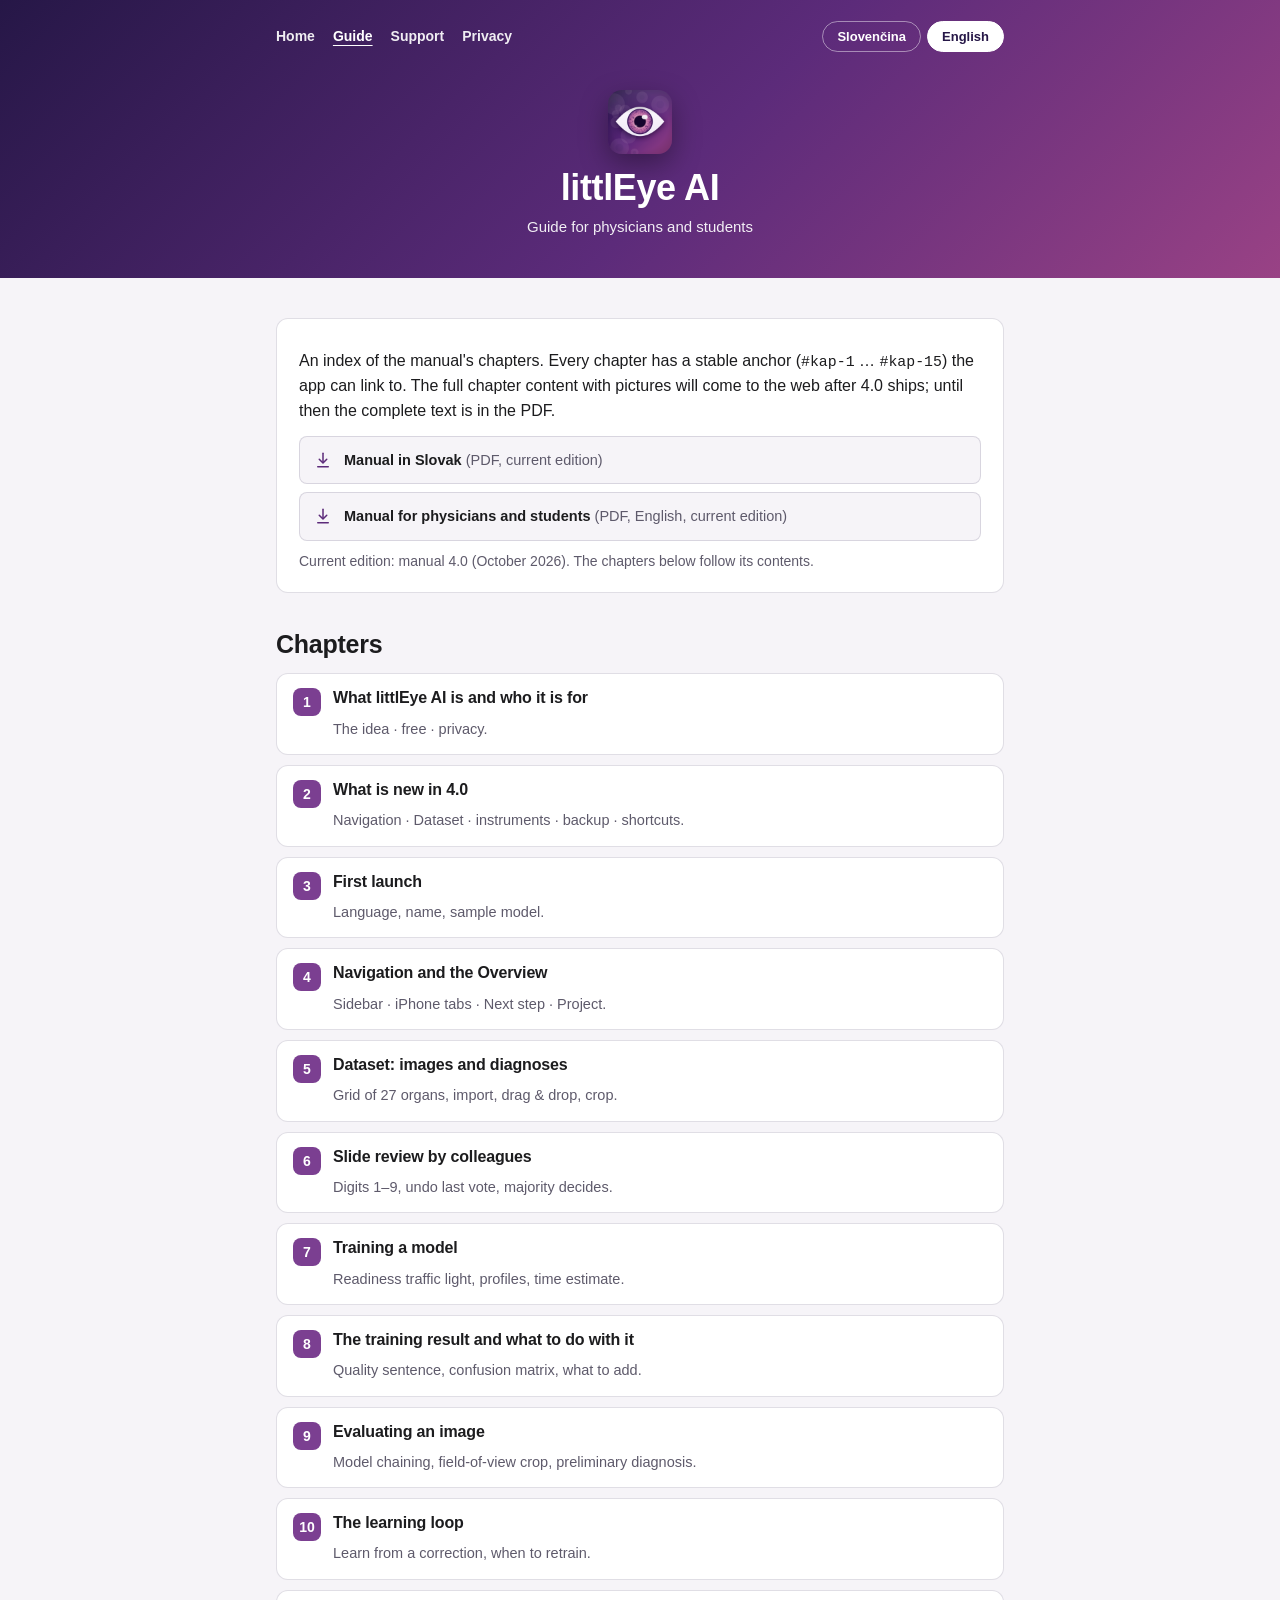
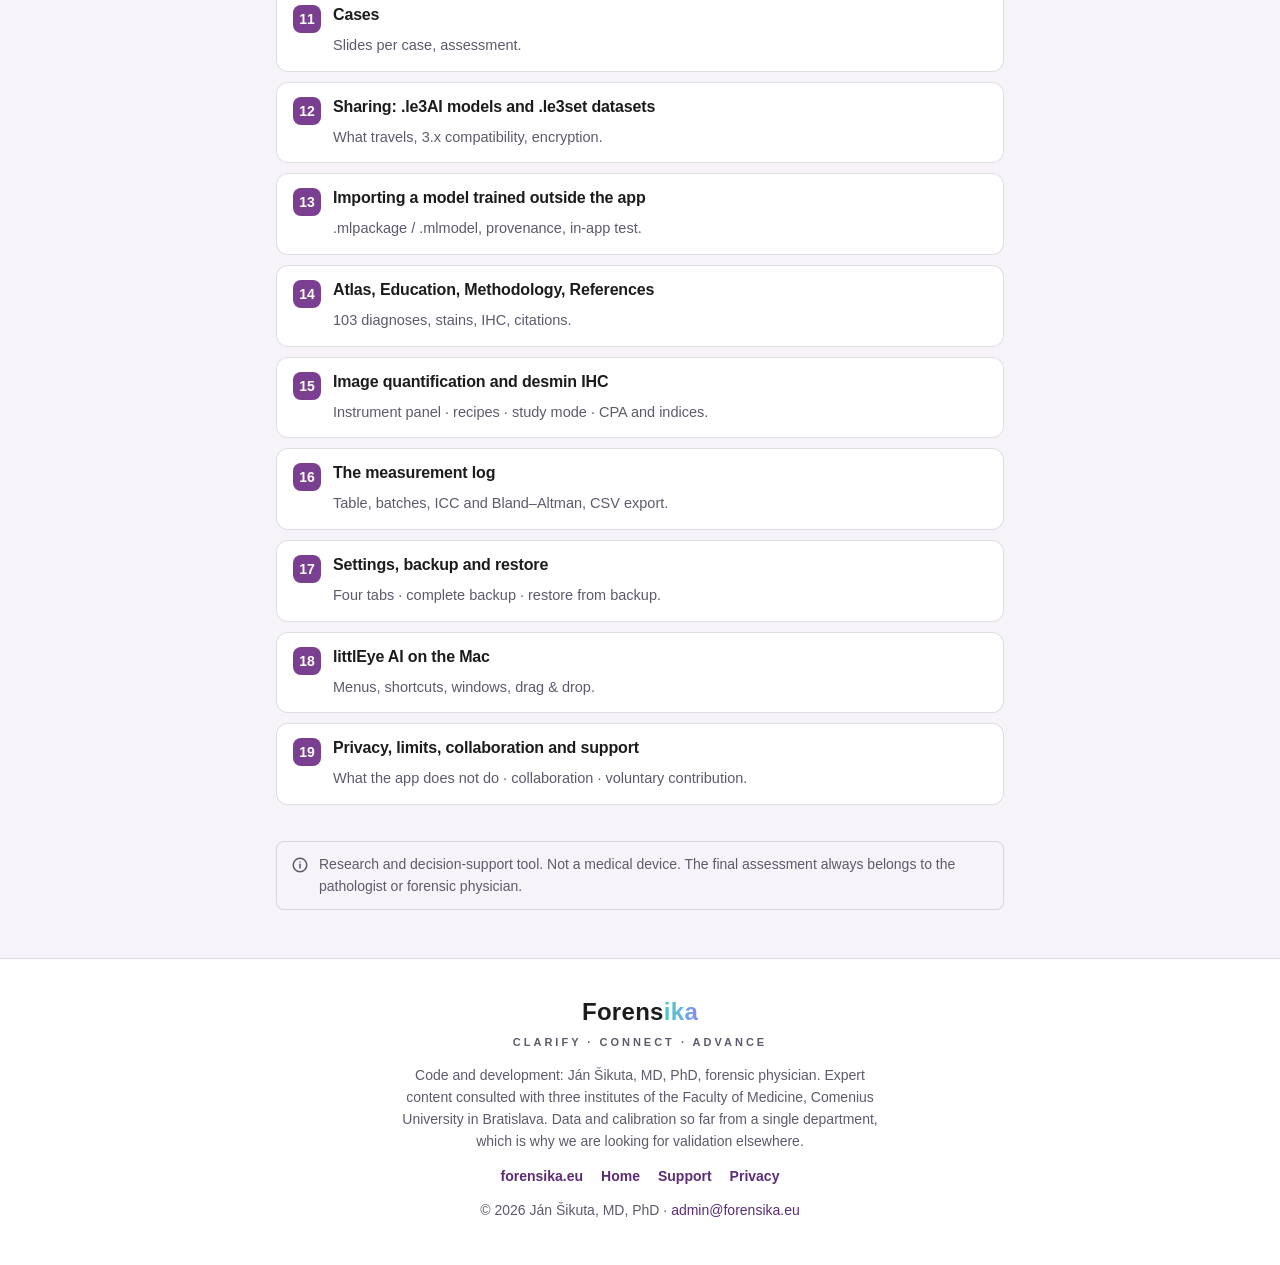
==== navod/index.html @ 4ea618a9 "Web: bez dlhých pomlčok" ====
<!DOCTYPE html>
<html lang="sk" data-lang="sk" data-title-sk="littlEye AI: Návod" data-title-en="littlEye AI: Guide">
<head>
<meta charset="UTF-8">
<meta name="viewport" content="width=device-width, initial-scale=1.0">
<title>littlEye AI: Návod</title>
<meta name="description" content="Návod littlEye AI po kapitolách: prvé spustenie, dataset, hodnotenie, tréning, vyhodnotenie, zdieľanie .le3AI a .le3set, kvantifikácia obrazu a IHC dezmín, súkromie a podpora.">
<meta name="theme-color" content="#261747">
<link rel="canonical" href="https://dzanino.github.io/littlEyeAI/navod/">
<link rel="alternate" hreflang="x-default" href="https://dzanino.github.io/littlEyeAI/navod/">
<link rel="alternate" hreflang="sk" href="https://dzanino.github.io/littlEyeAI/navod/?lang=sk">
<link rel="alternate" hreflang="en" href="https://dzanino.github.io/littlEyeAI/navod/?lang=en">
<meta property="og:type" content="website">
<meta property="og:site_name" content="littlEye AI">
<meta property="og:url" content="https://dzanino.github.io/littlEyeAI/navod/">
<meta property="og:title" content="littlEye AI: Návod · Guide">
<meta property="og:description" content="Kapitoly manuálu s kotvami a PDF na stiahnutie. · Manual chapters with anchors and the PDF download.">
<meta property="og:image" content="https://dzanino.github.io/littlEyeAI/assets/og.png">
<meta property="og:image:width" content="1200">
<meta property="og:image:height" content="630">
<link rel="icon" href="../assets/favicon.ico" sizes="any">
<link rel="icon" type="image/png" sizes="32x32" href="../assets/favicon-32.png">
<link rel="icon" type="image/png" sizes="192x192" href="../assets/icon-192.png">
<link rel="apple-touch-icon" sizes="180x180" href="../assets/apple-touch-icon.png">
<link rel="stylesheet" href="../assets/site.css">
<script>(function(){try{var h=document.documentElement,q=(location.search.match(/[?&]lang=(sk|en)\b/)||[])[1],s=localStorage.getItem('littleye-lang'),l=q||s||((navigator.language||'en').toLowerCase().indexOf('sk')===0?'sk':'en');h.setAttribute('data-lang',l);h.setAttribute('lang',l);}catch(e){}})();</script>
</head>
<body>
<a class="skip" href="#obsah"><span class="sk">Preskočiť na obsah</span><span class="en">Skip to content</span></a>
<svg width="0" height="0" class="sprite" aria-hidden="true">
  <symbol id="i-pdf" viewBox="0 0 24 24"><path d="M12 3v12"/><path d="m7 11 5 5 5-5"/><path d="M5 21h14"/></symbol>
  <symbol id="i-info" viewBox="0 0 24 24"><circle cx="12" cy="12" r="9"/><path d="M12 11v5"/><path d="M12 8h.01"/></symbol>
</svg>

<header class="hero kompaktny">
  <div class="wrap">
    <div class="topbar">
      <nav class="hnav" aria-label="Stránky">
        <a href="../index.html"><span class="sk">Domov</span><span class="en">Home</span></a>
        <a href="./" aria-current="page"><span class="sk">Návod</span><span class="en">Guide</span></a>
        <a href="../support.html"><span class="sk">Podpora</span><span class="en">Support</span></a>
        <a href="../privacy.html"><span class="sk">Súkromie</span><span class="en">Privacy</span></a>
      </nav>
      <div class="langbar" role="group" aria-label="Language">
        <button type="button" data-set="sk" aria-pressed="true">Slovenčina</button>
        <button type="button" data-set="en" aria-pressed="false">English</button>
      </div>
    </div>
    <div class="hero-telo">
      <a href="../index.html"><img class="logo" src="../assets/icon-192.png" width="64" height="64" alt="littlEye AI"></a>
      <h1>littlEye AI</h1>
      <p class="pod sk">Návod pre lekárov a študentov</p><p class="pod en">Guide for physicians and students</p>
    </div>
  </div>
</header>

<main id="obsah">
  <div class="wrap">

    <section id="stiahnut">
      <div class="karta">
        <p class="sk">Rozcestník kapitol manuálu. Každá kapitola má stabilnú kotvu (<code>#kap-1</code> … <code>#kap-15</code>), na ktorú môže aplikácia odkazovať. Plný obsah kapitol s obrázkami pribudne na web po vydaní 4.0; dovtedy je úplný text v PDF.</p>
        <p class="en">An index of the manual's chapters. Every chapter has a stable anchor (<code>#kap-1</code> … <code>#kap-15</code>) the app can link to. The full chapter content with pictures will come to the web after 4.0 ships; until then the complete text is in the PDF.</p>
        <ul class="docs mt-12">
          <li><a href="../littlEye_AI_manual_SK.pdf"><svg class="ikona" aria-hidden="true"><use href="#i-pdf"/></svg><span class="sk">Manuál pre lekárov a študentov <span class="popis">(PDF, slovensky, aktuálne vydanie)</span></span><span class="en">Manual in Slovak <span class="popis">(PDF, current edition)</span></span></a></li>
          <li><a href="../littlEye_AI_manual_EN.pdf"><svg class="ikona" aria-hidden="true"><use href="#i-pdf"/></svg><span class="sk">Manual for physicians and students <span class="popis">(PDF, anglicky, aktuálne vydanie)</span></span><span class="en">Manual for physicians and students <span class="popis">(PDF, English, current edition)</span></span></a></li>
        </ul>
        <p class="muted mala sk mt-10">Aktuálne vydanie: manuál 4.0 (október 2026). Kapitoly nižšie zodpovedajú jeho obsahu.</p>
        <p class="muted mala en mt-10">Current edition: manual 4.0 (October 2026). The chapters below follow its contents.</p>
      </div>
    </section>

    <section id="kapitoly">
      <h2 class="sk">Kapitoly</h2>
      <h2 class="en">Chapters</h2>
      <ol class="kapitoly">
        <li id="kap-1">
          <h3 class="sk">Čo je littlEye AI a pre koho</h3><h3 class="en">What littlEye AI is and who it is for</h3>
          <p class="sk">Myšlienka · zadarmo · súkromie.</p>
          <p class="en">The idea · free · privacy.</p>
        </li>
        <li id="kap-2">
          <h3 class="sk">Čo je nové v 4.0</h3><h3 class="en">What is new in 4.0</h3>
          <p class="sk">Navigácia · Dataset · prístroje · záloha · skratky.</p>
          <p class="en">Navigation · Dataset · instruments · backup · shortcuts.</p>
        </li>
        <li id="kap-3">
          <h3 class="sk">Prvé spustenie</h3><h3 class="en">First launch</h3>
          <p class="sk">Jazyk, meno, ukážkový model.</p>
          <p class="en">Language, name, sample model.</p>
        </li>
        <li id="kap-4">
          <h3 class="sk">Navigácia a Prehľad</h3><h3 class="en">Navigation and the Overview</h3>
          <p class="sk">Bočný panel · iPhone záložky · Ďalší krok · Projekt.</p>
          <p class="en">Sidebar · iPhone tabs · Next step · Project.</p>
        </li>
        <li id="kap-5">
          <h3 class="sk">Dataset: snímky a diagnózy</h3><h3 class="en">Dataset: images and diagnoses</h3>
          <p class="sk">Mriežka 27 orgánov, import, drag &amp; drop, výrez.</p>
          <p class="en">Grid of 27 organs, import, drag &amp; drop, crop.</p>
        </li>
        <li id="kap-6">
          <h3 class="sk">Hodnotenie sklíčok kolegami</h3><h3 class="en">Slide review by colleagues</h3>
          <p class="sk">Číslice 1–9, späť posledný hlas, väčšina rozhoduje.</p>
          <p class="en">Digits 1–9, undo last vote, majority decides.</p>
        </li>
        <li id="kap-7">
          <h3 class="sk">Tréning modelu</h3><h3 class="en">Training a model</h3>
          <p class="sk">Semafor pripravenosti, profily, odhad trvania.</p>
          <p class="en">Readiness traffic light, profiles, time estimate.</p>
        </li>
        <li id="kap-8">
          <h3 class="sk">Výsledok tréningu a čo s ním</h3><h3 class="en">The training result and what to do with it</h3>
          <p class="sk">Veta o kvalite, konfúzna matica, čo pridať.</p>
          <p class="en">Quality sentence, confusion matrix, what to add.</p>
        </li>
        <li id="kap-9">
          <h3 class="sk">Vyhodnotenie snímky</h3><h3 class="en">Evaluating an image</h3>
          <p class="sk">Reťazenie modelov, výrez zorného poľa, prvotná diagnóza.</p>
          <p class="en">Model chaining, field-of-view crop, preliminary diagnosis.</p>
        </li>
        <li id="kap-10">
          <h3 class="sk">Učiaca slučka</h3><h3 class="en">The learning loop</h3>
          <p class="sk">Naučiť z opravy, kedy pretrénovať.</p>
          <p class="en">Learn from a correction, when to retrain.</p>
        </li>
        <li id="kap-11">
          <h3 class="sk">Prípady</h3><h3 class="en">Cases</h3>
          <p class="sk">Sklíčka k prípadu, zhodnotenie.</p>
          <p class="en">Slides per case, assessment.</p>
        </li>
        <li id="kap-12">
          <h3 class="sk">Zdieľanie: modely .le3AI a datasety .le3set</h3><h3 class="en">Sharing: .le3AI models and .le3set datasets</h3>
          <p class="sk">Čo cestuje, kompatibilita s 3.x, šifrovanie.</p>
          <p class="en">What travels, 3.x compatibility, encryption.</p>
        </li>
        <li id="kap-13">
          <h3 class="sk">Import modelu natrénovaného mimo aplikácie</h3><h3 class="en">Importing a model trained outside the app</h3>
          <p class="sk">.mlpackage / .mlmodel, pôvod dát, vlastný test.</p>
          <p class="en">.mlpackage / .mlmodel, provenance, in-app test.</p>
        </li>
        <li id="kap-14">
          <h3 class="sk">Atlas, Edukácia, Metodika, Zdroje</h3><h3 class="en">Atlas, Education, Methodology, References</h3>
          <p class="sk">103 diagnóz, farbenia, IHC, citácie.</p>
          <p class="en">103 diagnoses, stains, IHC, citations.</p>
        </li>
        <li id="kap-15">
          <h3 class="sk">Kvantifikácia obrazu a IHC dezmín</h3><h3 class="en">Image quantification and desmin IHC</h3>
          <p class="sk">Prístrojový panel · recepty · režim pre štúdiu · CPA a indexy.</p>
          <p class="en">Instrument panel · recipes · study mode · CPA and indices.</p>
        </li>
        <li id="kap-16">
          <h3 class="sk">Denník meraní</h3><h3 class="en">The measurement log</h3>
          <p class="sk">Tabuľka, šarže, ICC a Bland–Altman, export CSV.</p>
          <p class="en">Table, batches, ICC and Bland–Altman, CSV export.</p>
        </li>
        <li id="kap-17">
          <h3 class="sk">Nastavenia, záloha a obnova</h3><h3 class="en">Settings, backup and restore</h3>
          <p class="sk">Štyri karty · úplná záloha · obnova zo zálohy.</p>
          <p class="en">Four tabs · complete backup · restore from backup.</p>
        </li>
        <li id="kap-18">
          <h3 class="sk">littlEye AI na Macu</h3><h3 class="en">littlEye AI on the Mac</h3>
          <p class="sk">Menu, skratky, okná, drag &amp; drop.</p>
          <p class="en">Menus, shortcuts, windows, drag &amp; drop.</p>
        </li>
        <li id="kap-19">
          <h3 class="sk">Súkromie, limity, spolupráca a podpora</h3><h3 class="en">Privacy, limits, collaboration and support</h3>
          <p class="sk">Čo appka nerobí · spolupráca · dobrovoľný príspevok.</p>
          <p class="en">What the app does not do · collaboration · voluntary contribution.</p>
        </li>
      </ol>
    </section>

    <div class="upozornenie" role="note">
      <svg class="ikona" aria-hidden="true"><use href="#i-info"/></svg>
      <span class="sk">Výskumný a podporný nástroj. Nie je zdravotnícka pomôcka. Finálne posúdenie vždy patrí patológovi či súdnemu lekárovi.</span>
      <span class="en">Research and decision-support tool. Not a medical device. The final assessment always belongs to the pathologist or forensic physician.</span>
    </div>

  </div>
</main>

<footer>
  <div class="wrap">
    <div class="brand">Forens<span class="g">ika</span></div>
    <div class="slogan"><span class="sk">Objasňujeme · Spájame · Posúvame</span><span class="en">Clarify · Connect · Advance</span></div>
    <p class="povod sk">Kód a vývoj: MUDr. Ján Šikuta, PhD., súdny lekár. Odborný obsah konzultovaný s tromi ústavmi LF UK v Bratislave. Dáta a kalibrácia zatiaľ z jedného pracoviska, preto hľadáme validáciu inde.</p>
    <p class="povod en">Code and development: Ján Šikuta, MD, PhD, forensic physician. Expert content consulted with three institutes of the Faculty of Medicine, Comenius University in Bratislava. Data and calibration so far from a single department, which is why we are looking for validation elsewhere.</p>
    <nav aria-label="Päta">
      <a href="https://forensika.eu/">forensika.eu</a>
      <a href="../index.html"><span class="sk">Domov</span><span class="en">Home</span></a>
      <a href="../support.html"><span class="sk">Podpora</span><span class="en">Support</span></a>
      <a href="../privacy.html"><span class="sk">Ochrana súkromia</span><span class="en">Privacy</span></a>
    </nav>
    <div class="copy"><span data-fz>©</span> 2026 <span class="sk">MUDr. Ján Šikuta, PhD.</span><span class="en">Ján Šikuta, MD, PhD</span> · <a href="mailto:admin@forensika.eu">admin@forensika.eu</a></div>
  </div>
</footer>

<script src="../lang.js"></script>
<script src="../site.js"></script>
</body>
</html>
---- assets/site.css ----
/* littlEye AI — web/assets/site.css
   Jediný zdieľaný štýl pre index.html, support.html, privacy.html, 404.html a navod/.
   Tokeny sú prevzaté 1:1 z docs/audit4/04_navrh_dizajnu_4.0.md §3 (Core/Dizajn.swift):
   Brand (slivka, purpur, orchidea, dúhovka, ruž, perla, akcent, akcentText) a Sem
   (úspech, varovanie, chyba, info, spolupráca, podpora), každý so svetlým aj tmavým variantom.
   Hero gradient slivka → purpur → orchidea je jediný gradient na webe (len hero). */

:root {
  color-scheme: light dark;

  /* Brand — light */
  --slivka: #261747;
  --purpur: #5C2B7A;
  --orchidea: #994285;
  --duhovka: #B85C99;
  --ruz: #ED9EBD;
  --perla: #FDF7FD;
  --perla-text: #261747;
  --akcent: #7B3F91;
  --akcent-text: #5C2B7A;
  --akcent-tint: rgba(123, 63, 145, .10);

  /* Sem — light (text ≥ 4,5:1 na bielej) */
  --uspech: #1E7B3A;
  --varovanie: #8F5400;
  --chyba: #B3261E;
  --info: #2A5DB0;
  --spolupraca: #0F6E6A;
  --podpora: #B0306A;
  --uspech-tint: rgba(30, 123, 58, .12);
  --varovanie-tint: rgba(143, 84, 0, .12);
  --chyba-tint: rgba(179, 38, 30, .12);
  --info-tint: rgba(42, 93, 176, .12);
  --spolupraca-tint: rgba(15, 110, 106, .12);
  --podpora-tint: rgba(176, 48, 106, .12);

  /* Plocha */
  --bg: #F6F4F8;
  --karta: #FFFFFF;
  --karta-vnorena: #F6F4F8;
  --ram: rgba(38, 23, 71, .14);
  --text: #1C1C1E;
  --text-2: #5E5A6B;
  --tien-hero: 0 6px 16px rgba(38, 23, 71, .22);

  --sirka-stlpec: 760px;
  --sirka-siroky: 980px;
  --okraj: 16px;
  --polomer-karta: 12px;
  --polomer-pole: 8px;
  --polomer-hero: 16px;
  --pismo: -apple-system, BlinkMacSystemFont, "SF Pro Text", "Helvetica Neue", "Segoe UI", Roboto, Arial, sans-serif;
}

@media (prefers-color-scheme: dark) {
  :root {
    --slivka: #140B2A;
    --purpur: #3E1D55;
    --orchidea: #6E2F68;
    --duhovka: #C97AB0;
    --ruz: #F2B6CC;
    --perla: #2A1F33;
    --perla-text: #E8DDF0;
    --akcent: #9E52B5;
    --akcent-text: #C79BE0;
    --akcent-tint: rgba(158, 82, 181, .16);

    --uspech: #6FD38B;
    --varovanie: #FFB454;
    --chyba: #FF7B72;
    --info: #7FB2FF;
    --spolupraca: #5ED1CC;
    --podpora: #FF8DB8;
    --uspech-tint: rgba(111, 211, 139, .18);
    --varovanie-tint: rgba(255, 180, 84, .18);
    --chyba-tint: rgba(255, 123, 114, .18);
    --info-tint: rgba(127, 178, 255, .18);
    --spolupraca-tint: rgba(94, 209, 204, .18);
    --podpora-tint: rgba(255, 141, 184, .18);

    --bg: #1C1C1E;
    --karta: #2C2C2E;
    --karta-vnorena: #232325;
    --ram: rgba(255, 255, 255, .14);
    --text: #F2F2F7;
    --text-2: #B3AFBC;
    --tien-hero: none;
  }
}

/* ---------- základ ---------- */
*, *::before, *::after { box-sizing: border-box; }
html { scroll-behavior: smooth; -webkit-text-size-adjust: 100%; }
body {
  margin: 0;
  font-family: var(--pismo);
  font-size: 16px;
  line-height: 1.55;
  color: var(--text);
  background: var(--bg);
  -webkit-font-smoothing: antialiased;
  overflow-wrap: break-word;
}
img, svg, video { max-width: 100%; height: auto; }
a { color: var(--akcent-text); text-decoration: none; }
a:hover { text-decoration: underline; text-underline-offset: 2px; }
:focus-visible { outline: 2px solid var(--akcent); outline-offset: 2px; border-radius: 4px; }
.hero :focus-visible { outline-color: #fff; }
h1, h2, h3, h4 { margin: 0; line-height: 1.2; letter-spacing: -.01em; }
p { margin: 0; }
p + p, ul + p, p + ul { margin-top: 10px; }
ul, ol { margin: 0; padding-left: 22px; }
li + li { margin-top: 6px; }
code { font-family: ui-monospace, "SF Mono", Menlo, monospace; font-size: .93em; }
strong, b { font-weight: 650; }
.muted { color: var(--text-2); }
.mala { font-size: 14px; }
table { border-collapse: collapse; width: 100%; font-size: 15px; }
th, td { text-align: left; padding: 8px 10px; border-bottom: 1px solid var(--ram); vertical-align: top; }
th { font-weight: 650; }
.tab { overflow-x: auto; }
.skip { position: absolute; left: -9999px; top: 8px; background: var(--karta); color: var(--text); padding: 8px 12px; border-radius: 8px; z-index: 100; }
.skip:focus { left: 8px; }

/* Jazyk: html[data-lang] riadi, ktorý z dvoch jazykov je viditeľný (lang.js) */
html[data-lang="sk"] .en { display: none !important; }
html[data-lang="en"] .sk { display: none !important; }

/* ---------- šírky ---------- */
.wrap { max-width: var(--sirka-stlpec); margin: 0 auto; padding: 0 var(--okraj); }
.wrap.siroky { max-width: var(--sirka-siroky); }

/* ---------- hero (jediný gradient) ---------- */
.hero {
  color: #fff;
  background: linear-gradient(135deg, var(--slivka) 0%, var(--purpur) 55%, var(--orchidea) 100%);
  padding: 20px 0 56px;
}
.hero.kompaktny { padding-bottom: 40px; }
.topbar { display: flex; justify-content: space-between; align-items: center; gap: 12px; flex-wrap: wrap; margin-bottom: 36px; }
.hnav { display: flex; gap: 4px 18px; flex-wrap: wrap; font-size: 14px; font-weight: 600; }
.hnav a { color: rgba(255, 255, 255, .92); padding: 6px 0; }
.hnav a:hover, .hnav a[aria-current="page"] { color: #fff; text-decoration: underline; text-underline-offset: 4px; }
.langbar { display: flex; gap: 6px; }
.langbar button {
  font: 600 13px/1 var(--pismo); color: #fff; background: transparent; cursor: pointer;
  border: 1px solid rgba(255, 255, 255, .45); border-radius: 999px; padding: 8px 14px;
}
.langbar button:hover { border-color: #fff; }
.langbar button[aria-pressed="true"] { background: #fff; color: var(--slivka); border-color: #fff; }
.hero-telo { text-align: center; }
.hero .logo { width: 96px; height: 96px; border-radius: 22%; box-shadow: 0 10px 28px rgba(0, 0, 0, .35); display: block; margin: 0 auto 18px; }
.hero.kompaktny .logo { width: 64px; height: 64px; margin-bottom: 12px; }
.hero h1 { font-size: clamp(36px, 7vw, 56px); font-weight: 700; color: #fff; }
.hero.kompaktny h1 { font-size: clamp(28px, 5vw, 36px); }
.hero .lede { font-size: clamp(16px, 2.4vw, 19px); color: rgba(255, 255, 255, .92); max-width: 56ch; margin: 12px auto 0; }
.hero .pod { font-size: 15px; color: rgba(255, 255, 255, .92); margin-top: 6px; }
.odznaky { display: flex; gap: 8px; justify-content: center; flex-wrap: wrap; margin: 20px 0 26px; list-style: none; padding: 0; }
.odznaky li { margin: 0; font: 600 13px/1 var(--pismo); color: #fff; border: 1px solid rgba(255, 255, 255, .35); background: rgba(255, 255, 255, .12); border-radius: 999px; padding: 8px 14px; }
.btns { display: flex; gap: 12px; justify-content: center; flex-wrap: wrap; }
.btn {
  display: inline-flex; align-items: center; justify-content: center; gap: 8px;
  font: 600 15px/1 var(--pismo); padding: 13px 24px; border-radius: 999px; transition: background .15s, transform .15s;
  text-decoration: none;
}
.btn:hover { text-decoration: none; }
.btn-biele { background: #fff; color: var(--slivka); box-shadow: 0 8px 22px rgba(0, 0, 0, .22); }
.btn-biele:hover { background: var(--ruz); transform: translateY(-1px); }
.btn-ghost { color: #fff; border: 1px solid rgba(255, 255, 255, .45); }
.btn-ghost:hover { background: rgba(255, 255, 255, .10); border-color: #fff; }
.btn-akcent { background: var(--akcent); color: #fff; }
.btn-akcent:hover { filter: brightness(1.08); }
.btn-sek { border: 1px solid var(--ram); color: var(--akcent-text); background: var(--karta); }
.btn-sek:hover { background: var(--akcent-tint); }
.hero .meta { margin-top: 22px; font-size: 13.5px; color: rgba(255, 255, 255, .92); }

/* ---------- obsah ---------- */
main { padding: 40px 0 8px; }
section { margin-bottom: 36px; }
section > h2 { font-size: clamp(21px, 3vw, 25px); font-weight: 700; margin-bottom: 14px; }
h3 { font-size: 17px; font-weight: 650; margin: 18px 0 6px; }
h3:first-child { margin-top: 0; }
.karta { background: var(--karta); border: 1px solid var(--ram); border-radius: var(--polomer-karta); padding: 20px 22px; }
.karta + .karta { margin-top: 16px; }
.karta.perla { background: var(--perla); color: var(--perla-text); }
.vnorena { background: var(--karta-vnorena); border: 1px solid var(--ram); border-radius: var(--polomer-pole); padding: 12px 14px; }
.karta p, .karta li { color: var(--text); }
.karta .muted { color: var(--text-2); }
.poznamka { display: flex; gap: 10px; align-items: flex-start; font-size: 14px; color: var(--text-2); }
.poznamka svg { flex: 0 0 auto; width: 18px; height: 18px; margin-top: 2px; stroke: currentColor; }
.ikona { width: 18px; height: 18px; flex: 0 0 auto; stroke: currentColor; fill: none; stroke-width: 2; stroke-linecap: round; stroke-linejoin: round; }

/* Odznaky v obsahu (sémantické) */
.stitok { display: inline-block; font: 600 12.5px/1 var(--pismo); padding: 5px 10px; border-radius: 999px; background: var(--akcent-tint); color: var(--akcent-text); white-space: nowrap; }
.stitok.info { background: var(--info-tint); color: var(--info); }
.stitok.uspech { background: var(--uspech-tint); color: var(--uspech); }
.stitok.varovanie { background: var(--varovanie-tint); color: var(--varovanie); }
.stitok.spolupraca { background: var(--spolupraca-tint); color: var(--spolupraca); }
.stitok.podpora { background: var(--podpora-tint); color: var(--podpora); }

/* Mriežka noviniek / nástrojov */
.mriezka { display: grid; grid-template-columns: repeat(auto-fit, minmax(230px, 1fr)); gap: 12px; }
.mriezka .karta { padding: 16px 18px; margin: 0; }
.mriezka h3 { font-size: 15.5px; margin: 0 0 4px; }
.mriezka p { font-size: 14.5px; color: var(--text-2); }

/* Kroky toku */
.kroky { display: grid; grid-template-columns: repeat(auto-fit, minmax(190px, 1fr)); gap: 12px; counter-reset: krok; list-style: none; padding: 0; margin: 0; }
.kroky li { margin: 0; background: var(--karta); border: 1px solid var(--ram); border-radius: var(--polomer-karta); padding: 16px 18px 16px 52px; position: relative; font-size: 14.5px; color: var(--text-2); }
.kroky li::before { counter-increment: krok; content: counter(krok); position: absolute; left: 16px; top: 16px; width: 24px; height: 24px; border-radius: 50%; background: var(--akcent); color: #fff; font: 700 13px/24px var(--pismo); text-align: center; }
.kroky.vyskum { counter-reset: krok; }
.kroky.vyskum li::before { background: var(--spolupraca); }
.kroky b { display: block; color: var(--text); font-size: 15.5px; margin-bottom: 3px; }

/* Galéria snímok */
.galeria { display: grid; grid-template-columns: repeat(auto-fit, minmax(280px, 1fr)); gap: 16px; margin: 0; padding: 0; }
.galeria figure { margin: 0; }
.galeria img { display: block; width: 100%; height: auto; border-radius: var(--polomer-karta); border: 1px solid var(--ram); background: var(--karta); }
.galeria figure.ios { max-width: 300px; margin: 0 auto; }
.galeria figcaption { font-size: 13.5px; color: var(--text-2); margin-top: 8px; text-align: center; }

/* Zoznamy na stiahnutie */
ul.docs { list-style: none; padding: 0; margin: 0; display: grid; gap: 8px; }
ul.docs li { margin: 0; }
ul.docs a {
  display: flex; align-items: center; gap: 12px; padding: 12px 14px; border-radius: var(--polomer-pole);
  background: var(--karta-vnorena); border: 1px solid var(--ram); color: var(--text); font-weight: 600; font-size: 14.5px;
}
ul.docs a:hover { border-color: var(--akcent); text-decoration: none; background: var(--akcent-tint); }
ul.docs a .ikona { color: var(--akcent-text); }
ul.docs .popis { font-weight: 400; color: var(--text-2); }
ul.docs.archiv a { font-weight: 500; font-size: 14px; }

/* Kapitoly návodu */
ol.kapitoly { list-style: none; padding: 0; margin: 0; counter-reset: kap; }
ol.kapitoly li { margin: 0 0 10px; padding: 14px 16px 14px 56px; position: relative; background: var(--karta); border: 1px solid var(--ram); border-radius: var(--polomer-karta); }
ol.kapitoly li::before { counter-increment: kap; content: counter(kap); position: absolute; left: 16px; top: 14px; width: 28px; height: 28px; border-radius: 8px; background: var(--akcent); color: #fff; font: 700 14px/28px var(--pismo); text-align: center; }
ol.kapitoly h3 { margin: 0 0 2px; font-size: 16px; }
ol.kapitoly p { font-size: 14.5px; color: var(--text-2); }
ol.kapitoly li:target { border-color: var(--akcent); box-shadow: 0 0 0 3px var(--akcent-tint); }

/* FAQ */
details { border-left: 3px solid var(--akcent); padding: 4px 0 4px 14px; margin: 10px 0; }
summary { cursor: pointer; font-weight: 650; padding: 4px 0; }
details p { margin-top: 6px; color: var(--text-2); }
.kde { display: grid; grid-template-columns: repeat(auto-fit, minmax(220px, 1fr)); gap: 6px 16px; list-style: none; padding: 0; margin: 0; font-size: 14.5px; }
.kde li { margin: 0; padding: 6px 0; border-bottom: 1px solid var(--ram); }
.kde b { color: var(--text); }
.kde span { color: var(--text-2); }
kbd { font: 600 12.5px/1 var(--pismo); border: 1px solid var(--ram); border-radius: 5px; padding: 2px 6px; background: var(--karta-vnorena); }

/* Upozornenie (disclaimer) */
.upozornenie { display: flex; gap: 10px; align-items: flex-start; background: var(--karta-vnorena); border: 1px solid var(--ram); border-radius: var(--polomer-pole); padding: 12px 14px; font-size: 14px; color: var(--text-2); }
.upozornenie svg { width: 18px; height: 18px; flex: 0 0 auto; margin-top: 2px; }

/* ---------- päta ---------- */
footer { margin-top: 40px; padding: 34px 0 44px; background: var(--karta); border-top: 1px solid var(--ram); text-align: center; font-size: 14px; color: var(--text-2); }
footer .brand { font-size: 24px; font-weight: 700; color: var(--text); letter-spacing: .3px; }
footer .brand .g { background: linear-gradient(90deg, #4FCBBB, #66B0E8 55%, #8E86EC); -webkit-background-clip: text; background-clip: text; color: transparent; }
footer .slogan { font-size: 11px; letter-spacing: 3px; font-weight: 600; text-transform: uppercase; margin: 4px 0 14px; }
footer .povod { max-width: 62ch; margin: 0 auto 14px; }
footer nav { display: flex; gap: 6px 18px; justify-content: center; flex-wrap: wrap; margin-bottom: 12px; font-weight: 600; }
footer .copy [data-fz] { cursor: default; }

/* ---------- pomocné triedy (namiesto inline style=) ---------- */
.sprite { position: absolute; width: 0; height: 0; overflow: hidden; }
.inl { display: inline !important; }
.mt-8 { margin-top: 8px !important; }
.mt-10 { margin-top: 10px !important; }
.mt-12 { margin-top: 12px !important; }
.mt-14 { margin-top: 14px !important; }
.mt-18 { margin-top: 18px !important; }
.mb-14 { margin-bottom: 14px !important; }
.mb-16 { margin-bottom: 16px !important; }
.copy .verzia { white-space: nowrap; }

/* ---------- mobil ---------- */
@media (max-width: 600px) {
  .hero { padding-bottom: 44px; }
  .topbar { margin-bottom: 26px; }
  .btns { flex-direction: column; align-items: stretch; }
  .btn { width: 100%; }
  .karta { padding: 16px; }
  .kroky li, .mriezka .karta { padding-left: 16px; }
  .kroky li { padding-left: 50px; }
}

@media (prefers-reduced-motion: reduce) {
  html { scroll-behavior: auto; }
  *, *::before, *::after { transition: none !important; }
}
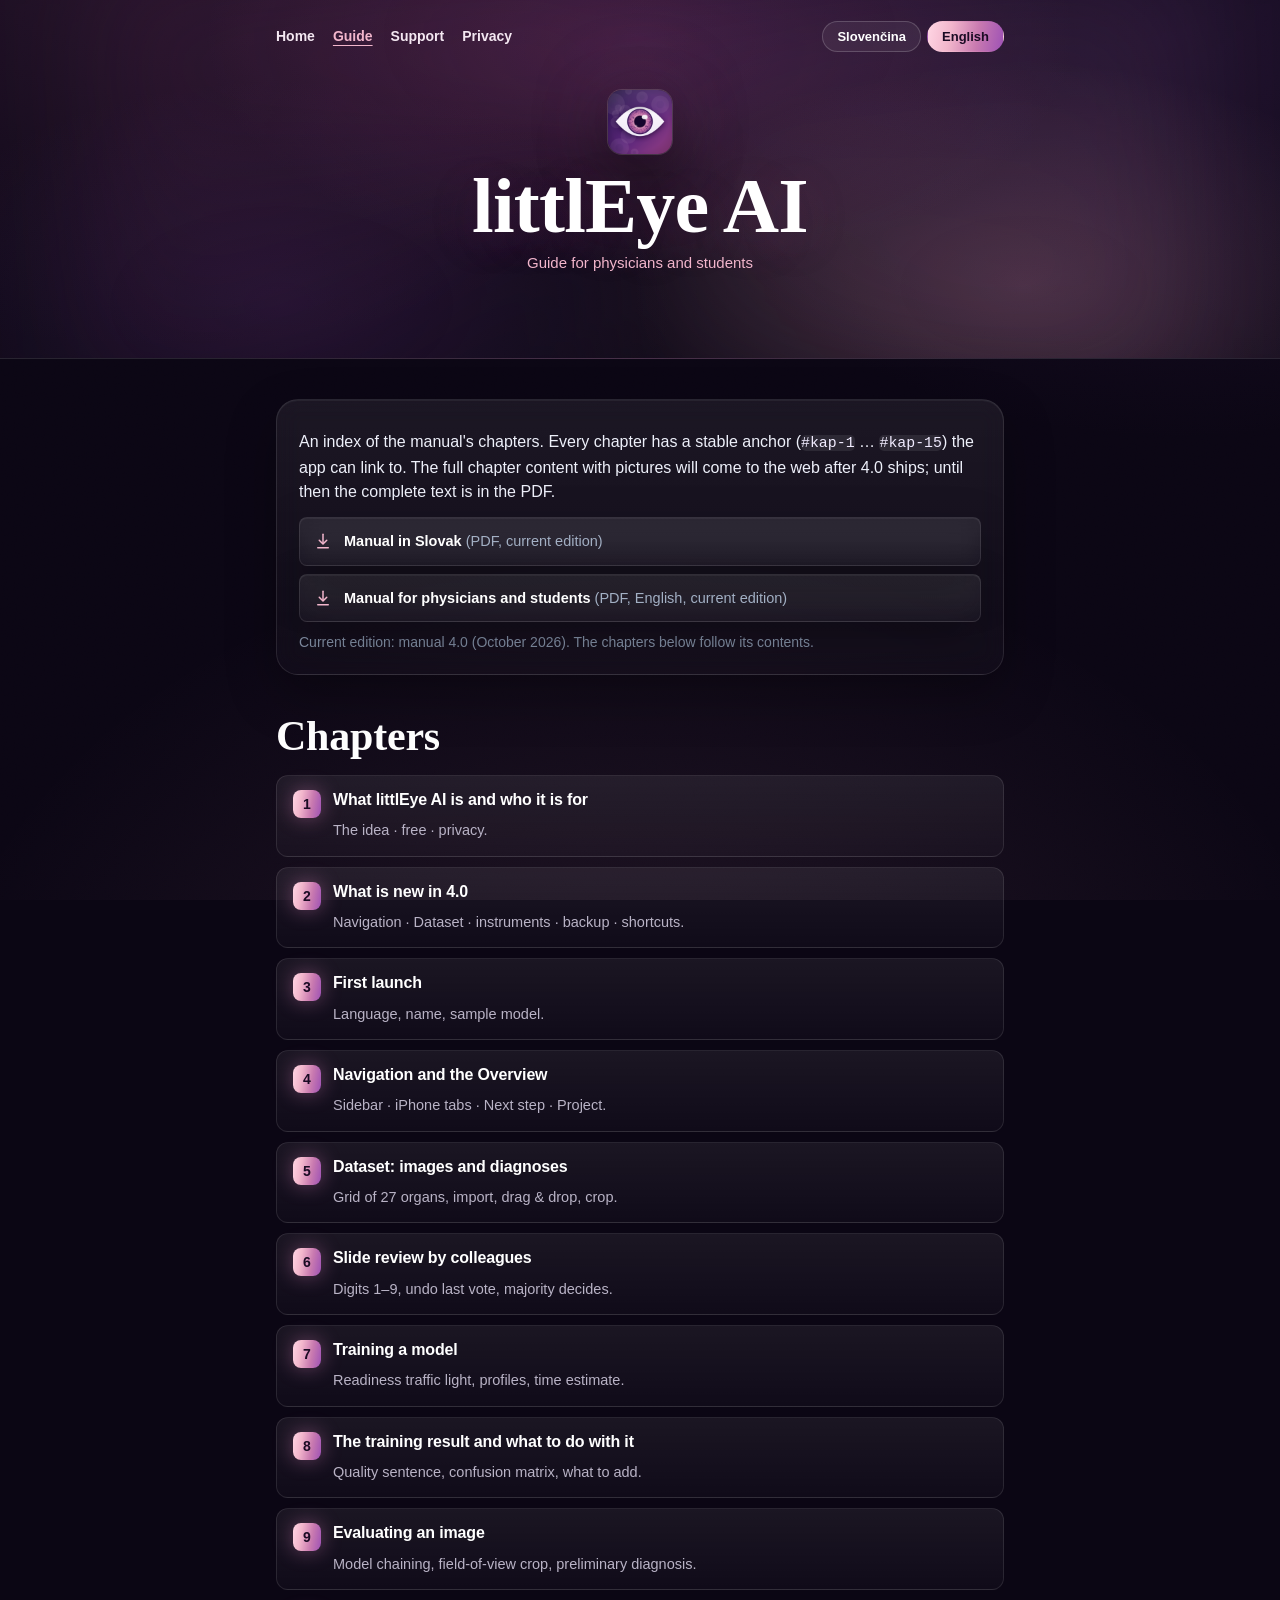
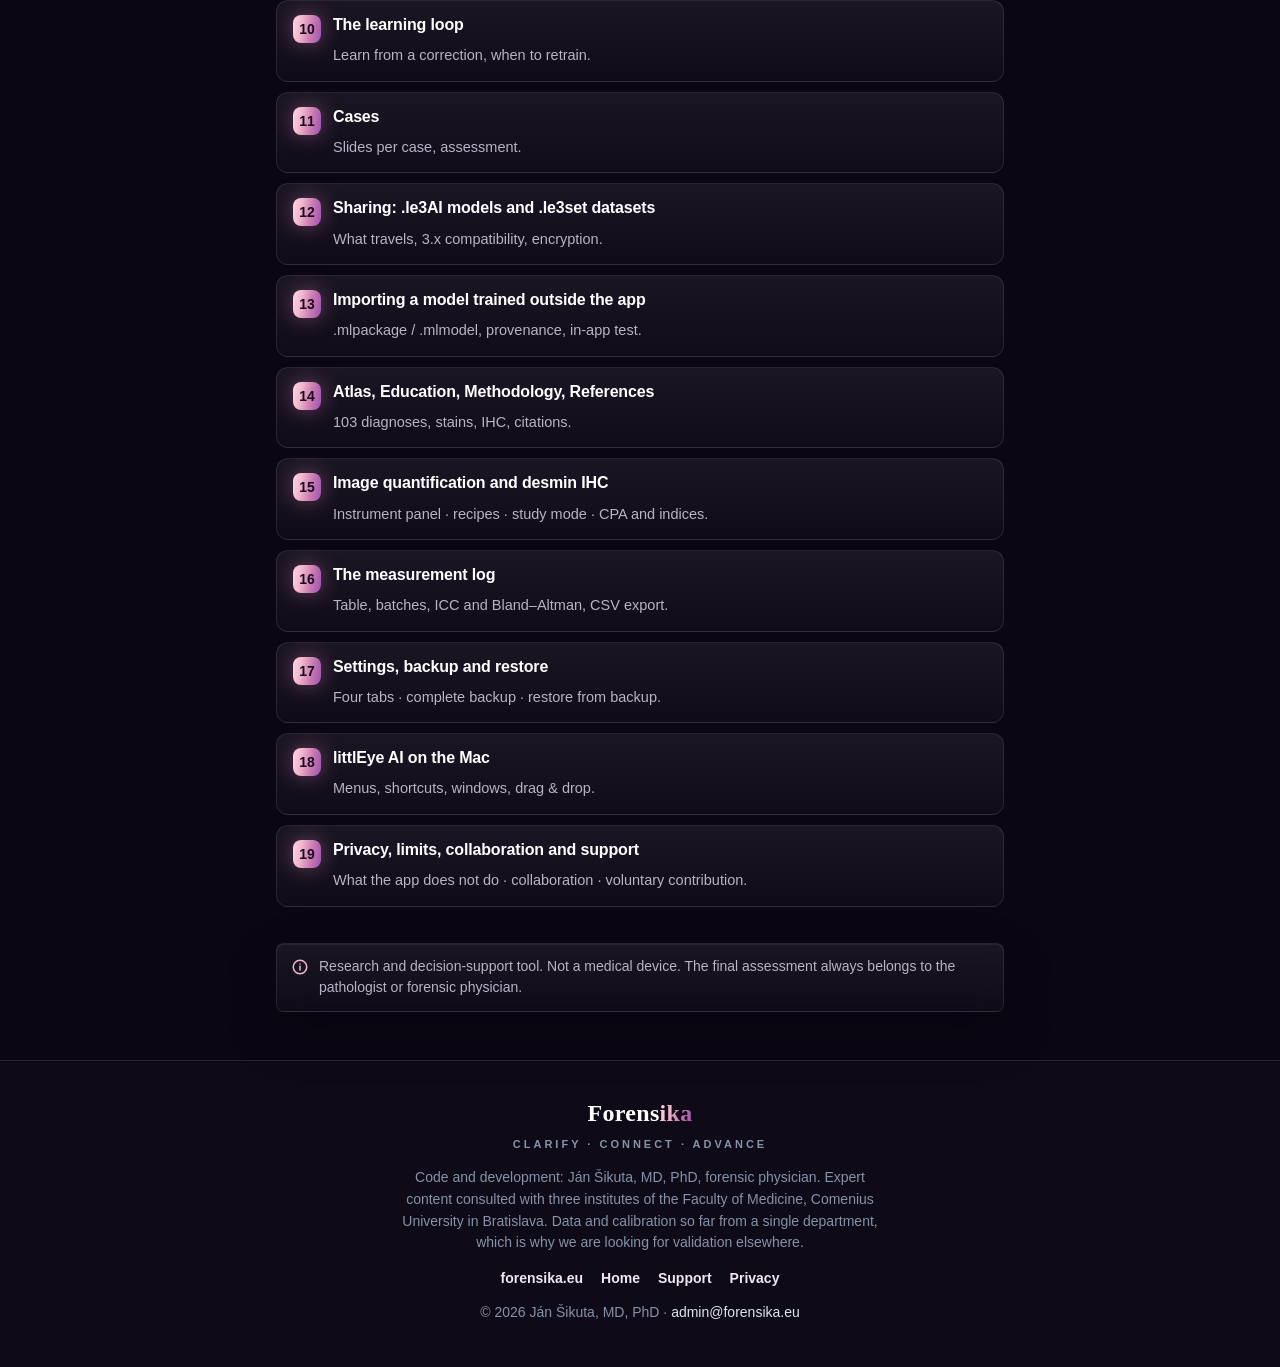
==== commit 69cd5e22: "Nový vzhľad (glam.css) v štýle rodiny forensika.eu: tmavá noc, aurora, sklenené karty" ====
--- a/navod/index.html
+++ b/navod/index.html
@@ -24,6 +24,7 @@
 <link rel="apple-touch-icon" sizes="180x180" href="../assets/apple-touch-icon.png">
 <link rel="stylesheet" href="../assets/site.css">
 <script>(function(){try{var h=document.documentElement,q=(location.search.match(/[?&]lang=(sk|en)\b/)||[])[1],s=localStorage.getItem('littleye-lang'),l=q||s||((navigator.language||'en').toLowerCase().indexOf('sk')===0?'sk':'en');h.setAttribute('data-lang',l);h.setAttribute('lang',l);}catch(e){}})();</script>
+<link rel="stylesheet" href="../glam.css?v=20261017">
 </head>
 <body>
 <a class="skip" href="#obsah"><span class="sk">Preskočiť na obsah</span><span class="en">Skip to content</span></a>
--- a/glam.css
+++ b/glam.css
@@ -0,0 +1,130 @@
+/* littlEye AI - glam.css (rodina forensika.eu)
+   Tmavá noc, aurora vo farbách appky, sklenené karty, pätkové nadpisy (systémové písma,
+   bez Google Fonts). Načítava sa po pôvodnom štýle stránky a prepisuje jeho farby. */
+:root{
+  --g-bg:#0b0614; --g-ink:#eef2fa; --g-ink2:#d8e0ec; --g-muted:#a3b0c4; --g-soft:#8592a8;
+  --g-line:rgba(255,255,255,.10); --g-line2:rgba(255,255,255,.18);
+  --g-acc:#F2B6CC; --g-grad:linear-gradient(100deg,#ffd6e4 0%,#f2b6cc 30%,#c97ab0 65%,#9e52b5 100%); --g-btn-ink:#1b0b24;
+  --g-serif:"New York","Iowan Old Style",ui-serif,"Palatino Linotype",Palatino,Georgia,serif;
+  color-scheme:dark;
+}
+html{background:var(--g-bg)!important;}
+body{
+  color:var(--g-ink2)!important;
+  background:
+    radial-gradient(1100px 700px at 12% -8%, rgba(153,66,133,.16), transparent 60%),
+    radial-gradient(900px 650px at 92% 4%, rgba(92,43,122,.20), transparent 62%),
+    radial-gradient(1200px 900px at 50% 120%, rgba(237,158,189,.10), transparent 60%),
+    var(--g-bg)!important;
+  background-attachment:fixed!important;
+}
+body::before{
+  content:"";position:fixed;inset:0;pointer-events:none;z-index:0;opacity:.05;mix-blend-mode:overlay;
+  background-image:url("data:image/svg+xml;utf8,<svg xmlns='http://www.w3.org/2000/svg' width='160' height='160'><filter id='n'><feTurbulence type='fractalNoise' baseFrequency='.9' numOctaves='2' stitchTiles='stitch'/></filter><rect width='100%' height='100%' filter='url(%23n)'/></svg>");
+}
+body > *{position:relative;z-index:1;}
+::selection{background:rgba(92,43,122,.45);color:#fff;}
+
+/* Hero */
+.hero{
+  background:
+    radial-gradient(620px 340px at 50% 10%, rgba(153,66,133,.30), transparent 70%),
+    radial-gradient(560px 320px at 22% 85%, rgba(92,43,122,.22), transparent 70%),
+    radial-gradient(560px 320px at 80% 80%, rgba(237,158,189,.18), transparent 70%),
+    rgba(255,255,255,.015)!important;
+  border-bottom:1px solid var(--g-line);overflow:hidden;position:relative;
+}
+.hero::after{
+  content:"";position:absolute;left:50%;top:-10%;width:min(1100px,96vw);height:120%;transform:translateX(-50%);
+  background:conic-gradient(from 210deg at 50% 40%, rgba(153,66,133,0), rgba(153,66,133,.14), rgba(92,43,122,.16), rgba(237,158,189,.10), rgba(153,66,133,0));
+  filter:blur(60px);pointer-events:none;z-index:0;animation:g-aurora 18s ease-in-out infinite alternate;
+}
+.hero > *{position:relative;z-index:1;}
+@keyframes g-aurora{0%{transform:translateX(-50%) rotate(0deg) scale(1);}100%{transform:translateX(-50%) rotate(14deg) scale(1.08);}}
+@media (prefers-reduced-motion:reduce){.hero::after{animation:none;}}
+h1{font-family:var(--g-serif)!important;font-weight:600!important;letter-spacing:-.01em!important;color:#fff!important;}
+.hero h1{font-size:clamp(40px,7.5vw,78px)!important;line-height:1.02!important;text-shadow:0 10px 50px rgba(153,66,133,.20);}
+h2,h3{color:#fff!important;}
+h2{font-family:var(--g-serif)!important;font-weight:600!important;letter-spacing:-.005em;}
+.kicker,.tagline,.tag{color:var(--g-acc)!important;letter-spacing:.3em!important;}
+.lede,.lead,.hero p{color:#cbd5e6!important;}
+p,li,td,dd{color:var(--g-muted);}
+b,strong{color:#fff!important;}
+a{color:var(--g-acc);}
+a:hover{color:#fff;}
+.muted,.mala{color:var(--g-soft)!important;}
+.hero img,.hero .icon,.hero .logo,.appicon{box-shadow:0 0 0 1px rgba(255,255,255,.14),0 26px 60px rgba(0,0,0,.55),0 0 80px rgba(153,66,133,.25)!important;}
+
+/* Tlačidlá */
+.btn-primary,.btn-akcent,.contact,.btn:not(.btn-ghost):not(.btn-sek):not(.btn-biele){
+  background:var(--g-grad)!important;color:var(--g-btn-ink)!important;border:0!important;font-weight:700!important;
+  box-shadow:0 12px 32px rgba(153,66,133,.30),inset 0 1px 0 rgba(255,255,255,.45)!important;
+}
+.btn-primary:hover,.btn-akcent:hover,.contact:hover{transform:translateY(-2px);}
+.btn-ghost,.btn-sek,.btn-biele{
+  background:rgba(255,255,255,.05)!important;color:#eef2fa!important;border:1px solid var(--g-line2)!important;backdrop-filter:blur(8px);
+}
+.btn-ghost:hover,.btn-sek:hover,.btn-biele:hover{background:rgba(255,255,255,.12)!important;}
+.store{background:#fff!important;color:#0a1524!important;box-shadow:0 8px 22px rgba(0,0,0,.35)!important;}
+.store:hover{background:#f1f5fb!important;transform:translateY(-2px);}
+
+/* Karty a sklo */
+.card,.d,.tier,.karta,details,.note,.poznamka,.upozornenie,table,.doc-link,ul.docs a,.headline,.vnorena,.step{
+  background:linear-gradient(180deg,rgba(255,255,255,.065),rgba(255,255,255,.022))!important;
+  border:1px solid var(--g-line)!important;
+  -webkit-backdrop-filter:blur(12px);backdrop-filter:blur(12px);
+  box-shadow:inset 0 1px 0 rgba(255,255,255,.05),0 20px 50px rgba(0,0,0,.28)!important;
+}
+.card,.tier,.karta{border-radius:22px!important;transition:transform .25s ease,border-color .25s ease,box-shadow .25s ease;}
+.card:hover,.tier:hover,.karta:hover,ul.docs a:hover,.doc-link:hover{transform:translateY(-3px);border-color:rgba(92,43,122,.40)!important;
+  box-shadow:inset 0 1px 0 rgba(255,255,255,.07),0 26px 60px rgba(0,0,0,.36),0 0 50px rgba(153,66,133,.10)!important;}
+.pill,.stitok,.odznaky li{background:rgba(255,255,255,.05)!important;border:1px solid var(--g-line2)!important;color:#dbe4f0!important;}
+.price.free,.price.paid{background:var(--g-grad)!important;color:var(--g-btn-ink)!important;}
+th{color:var(--g-acc)!important;background:rgba(255,255,255,.04)!important;}
+th,td{border-bottom:1px solid var(--g-line)!important;}
+summary{color:#fff!important;}
+summary::marker{color:var(--g-acc);}
+code,kbd{background:rgba(255,255,255,.08)!important;color:#f1ecff!important;border-radius:5px;}
+hr{border-top-color:var(--g-line)!important;}
+
+/* Pätička */
+footer{background:rgba(255,255,255,.02)!important;border-top:1px solid var(--g-line)!important;color:var(--g-soft)!important;}
+footer a{color:#dbe4f0!important;}
+footer .copy,footer .tag,footer .words,footer .slogan,footer .povod{color:var(--g-soft)!important;}
+
+@media (prefers-reduced-motion:no-preference){
+  @supports (animation-timeline:view()){
+    .card,.tier,.karta,.d{animation:g-rise linear both;animation-timeline:view();animation-range:entry 0% entry 35%;}
+  }
+}
+@keyframes g-rise{from{opacity:0;transform:translateY(18px);}to{opacity:1;transform:none;}}
+@media (max-width:700px){body{background-attachment:scroll!important;}}
+
+/* littlEye AI: slivka, purpur, orchidea, ruž */
+:root{--bg:#0b0614;--karta:rgba(255,255,255,.05);--karta-vnorena:rgba(255,255,255,.04);--ram:rgba(255,255,255,.12);--text:#eef0fa;--text-2:#b9b3c6;--akcent-text:#F2B6CC;--perla:rgba(242,182,204,.12);--perla-text:#fff;--tien-hero:none;}
+.hero{padding-bottom:84px!important;}
+.hnav a{color:#f4e8f2!important;}
+.hnav a:hover,.hnav a[aria-current="page"]{color:var(--g-acc)!important;}
+.langbar button{background:rgba(255,255,255,.06)!important;border:1px solid var(--g-line2)!important;color:#fff!important;}
+.langbar button[aria-pressed="true"]{background:var(--g-grad)!important;color:var(--g-btn-ink)!important;border-color:transparent!important;}
+.hero .pod,.hero .meta{color:var(--g-acc)!important;}
+section > h2{font-size:clamp(28px,4.2vw,42px)!important;}
+.karta.perla{background:linear-gradient(135deg,rgba(242,182,204,.14),rgba(158,82,181,.12))!important;border-color:rgba(242,182,204,.35)!important;}
+.ikona{color:var(--g-acc)!important;}
+.kroky li::before,ol.kapitoly li::before{background:var(--g-grad)!important;color:var(--g-btn-ink)!important;box-shadow:0 0 20px rgba(201,122,176,.45);}
+.kroky li,.mriezka .karta{color:var(--g-muted);}
+.galeria img{border:1px solid rgba(255,255,255,.14)!important;box-shadow:0 22px 50px rgba(0,0,0,.5)!important;}
+.galeria figcaption{color:var(--g-soft)!important;}
+ul.docs a{color:#fff!important;}
+ul.docs .popis{color:var(--g-muted)!important;}
+footer .brand{font-family:var(--g-serif);color:#fff;}
+footer .brand .g{background:var(--g-grad)!important;-webkit-background-clip:text!important;background-clip:text!important;color:transparent!important;}
+footer nav a{color:#f1e6f2!important;}
+.stitok{color:var(--g-acc)!important;}
+ol.kapitoly li,.kde li,.galeria figure,.kroky li{
+  background:linear-gradient(180deg,rgba(255,255,255,.065),rgba(255,255,255,.022))!important;
+  border:1px solid var(--g-line)!important;color:var(--g-muted)!important;
+}
+ol.kapitoly li:target{border-color:rgba(242,182,204,.5)!important;box-shadow:0 0 40px rgba(201,122,176,.20)!important;}
+ol.kapitoly h3,.kde b{color:#fff!important;}
+.skip{background:#1b0b24!important;color:#fff!important;}
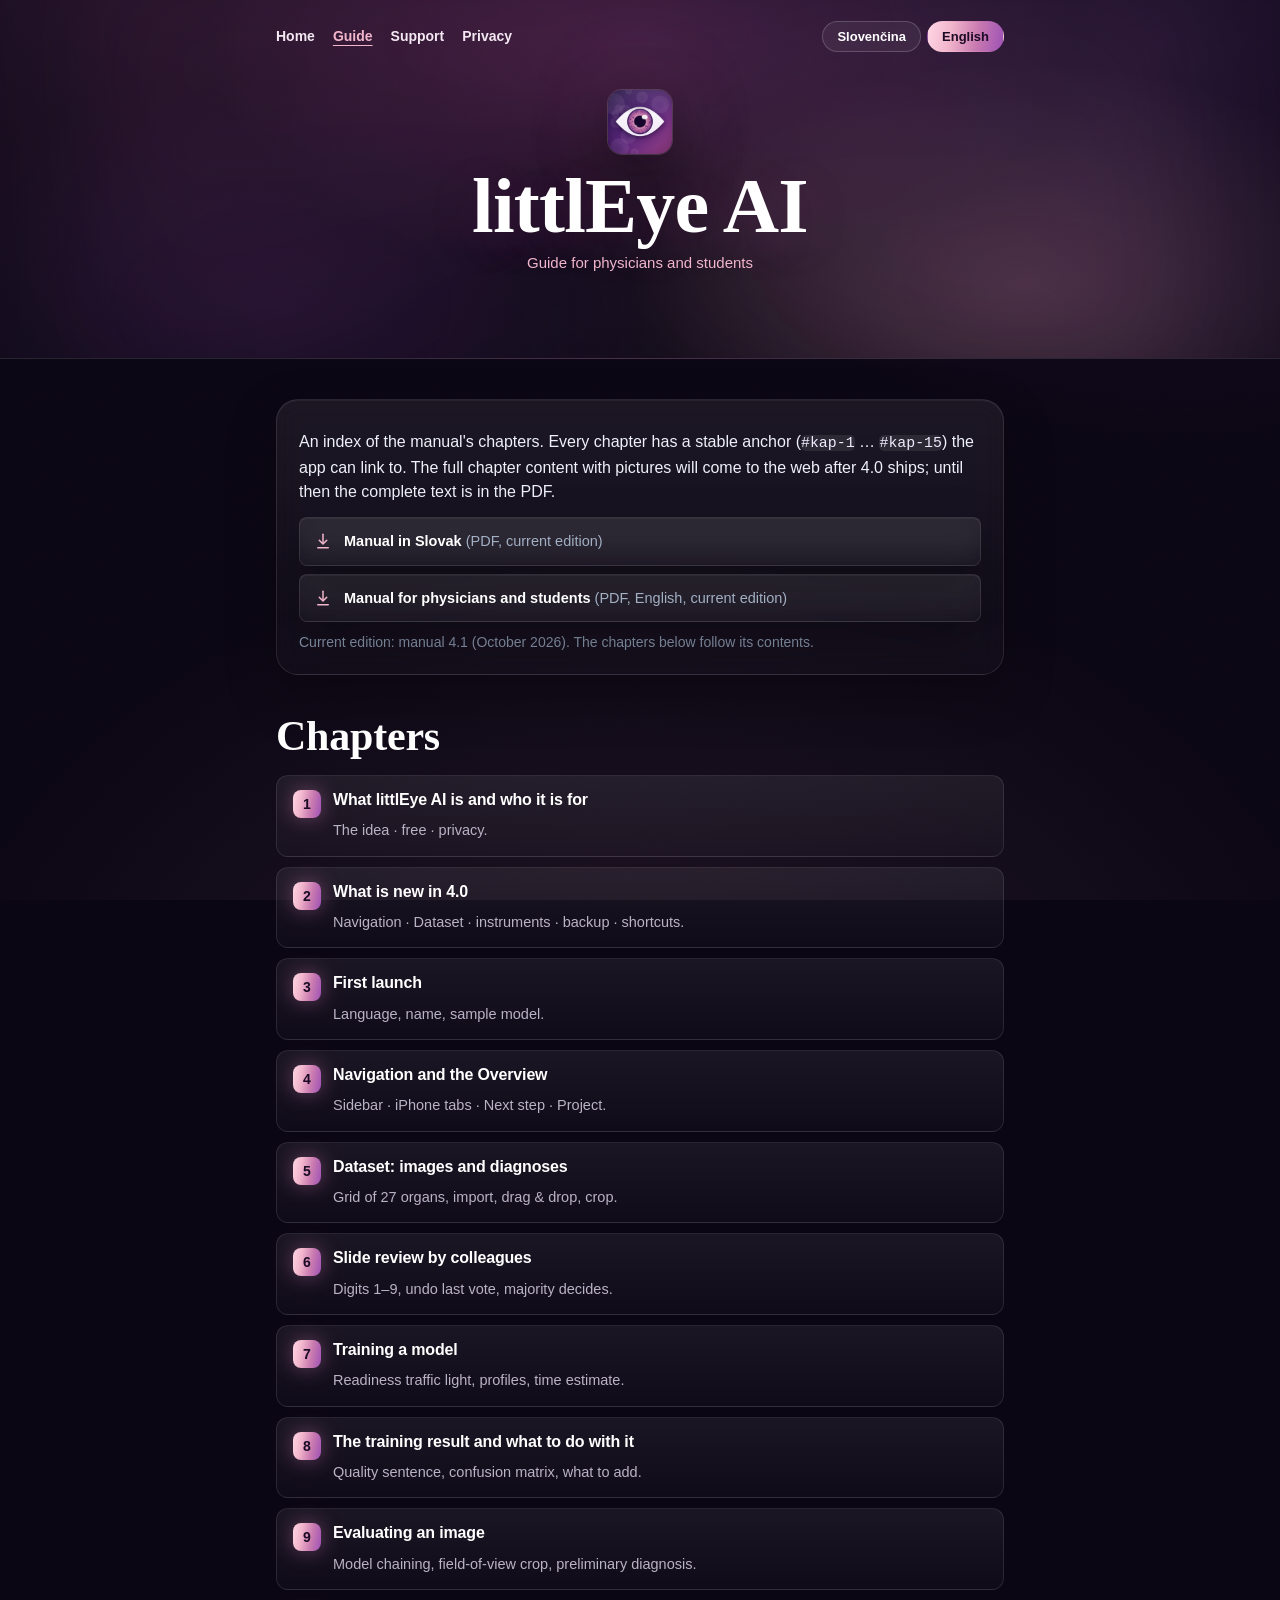
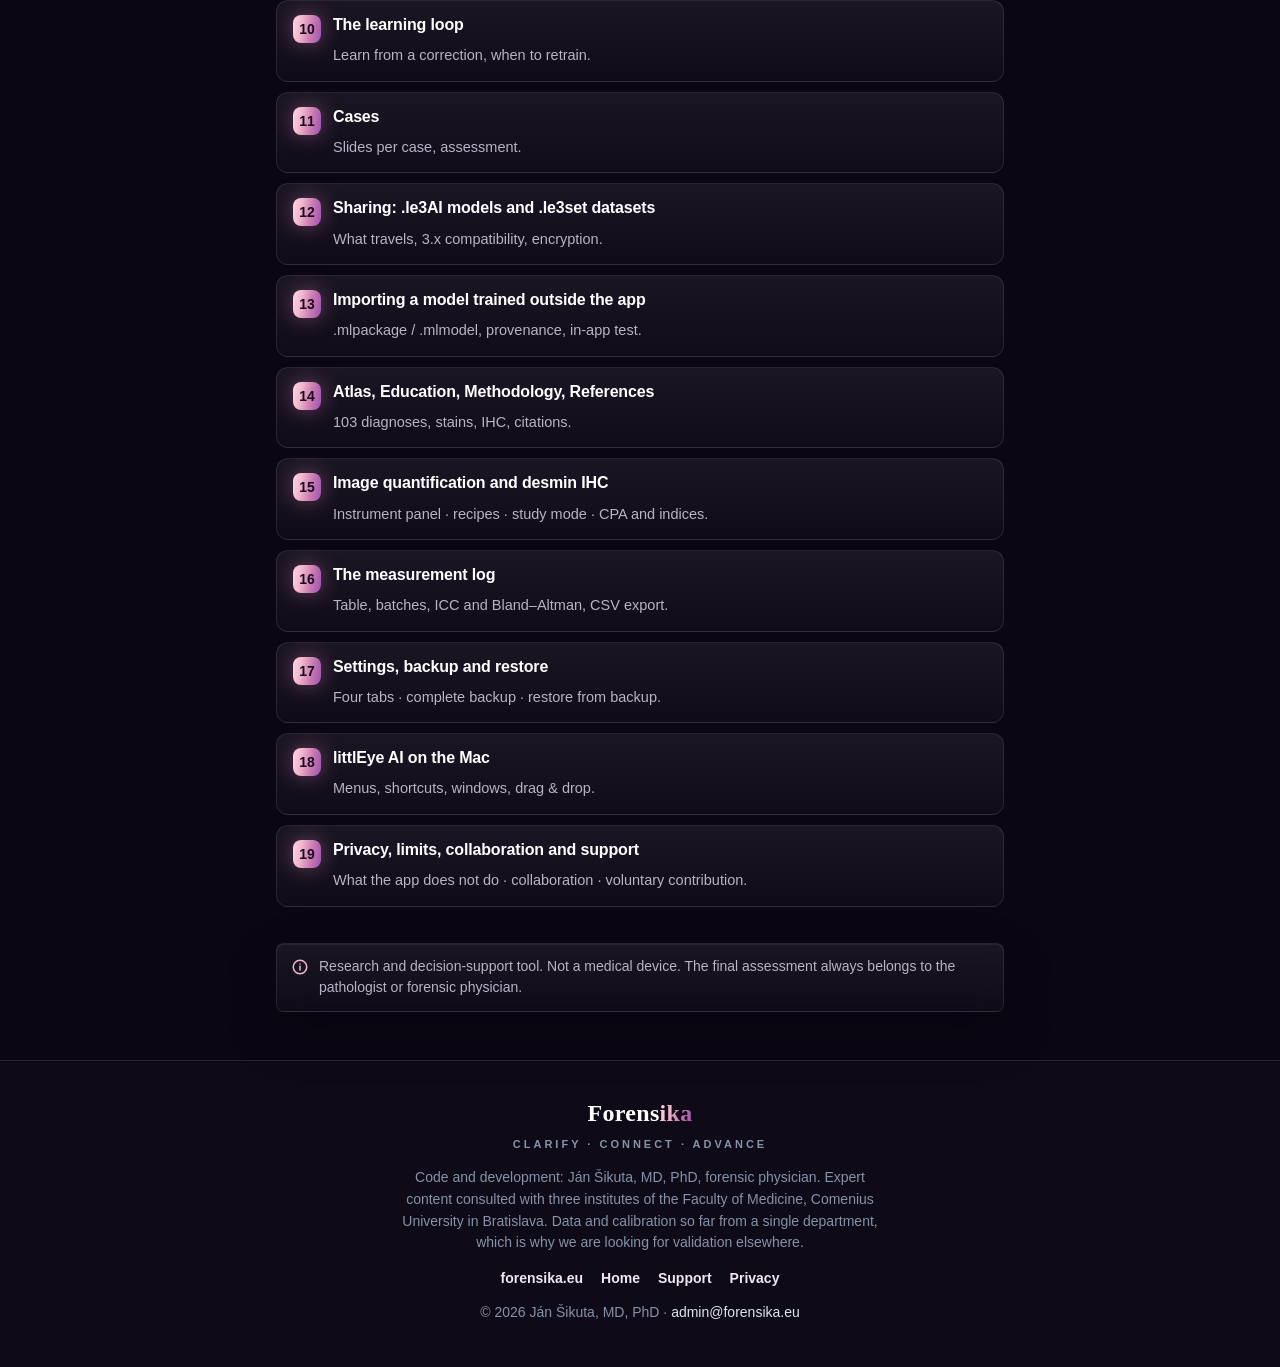
==== commit b573485e: "Web 4.1: manuál 4.1 SK/EN, verzia 4.1, sekcia Čo je nové v 4.1 (zatiaľ nepushnuté, čaká na schváleni" ====
--- a/navod/index.html
+++ b/navod/index.html
@@ -66,8 +66,8 @@
           <li><a href="../littlEye_AI_manual_SK.pdf"><svg class="ikona" aria-hidden="true"><use href="#i-pdf"/></svg><span class="sk">Manuál pre lekárov a študentov <span class="popis">(PDF, slovensky, aktuálne vydanie)</span></span><span class="en">Manual in Slovak <span class="popis">(PDF, current edition)</span></span></a></li>
           <li><a href="../littlEye_AI_manual_EN.pdf"><svg class="ikona" aria-hidden="true"><use href="#i-pdf"/></svg><span class="sk">Manual for physicians and students <span class="popis">(PDF, anglicky, aktuálne vydanie)</span></span><span class="en">Manual for physicians and students <span class="popis">(PDF, English, current edition)</span></span></a></li>
         </ul>
-        <p class="muted mala sk mt-10">Aktuálne vydanie: manuál 4.0 (október 2026). Kapitoly nižšie zodpovedajú jeho obsahu.</p>
-        <p class="muted mala en mt-10">Current edition: manual 4.0 (October 2026). The chapters below follow its contents.</p>
+        <p class="muted mala sk mt-10">Aktuálne vydanie: manuál 4.1 (október 2026). Kapitoly nižšie zodpovedajú jeho obsahu.</p>
+        <p class="muted mala en mt-10">Current edition: manual 4.1 (October 2026). The chapters below follow its contents.</p>
       </div>
     </section>
 
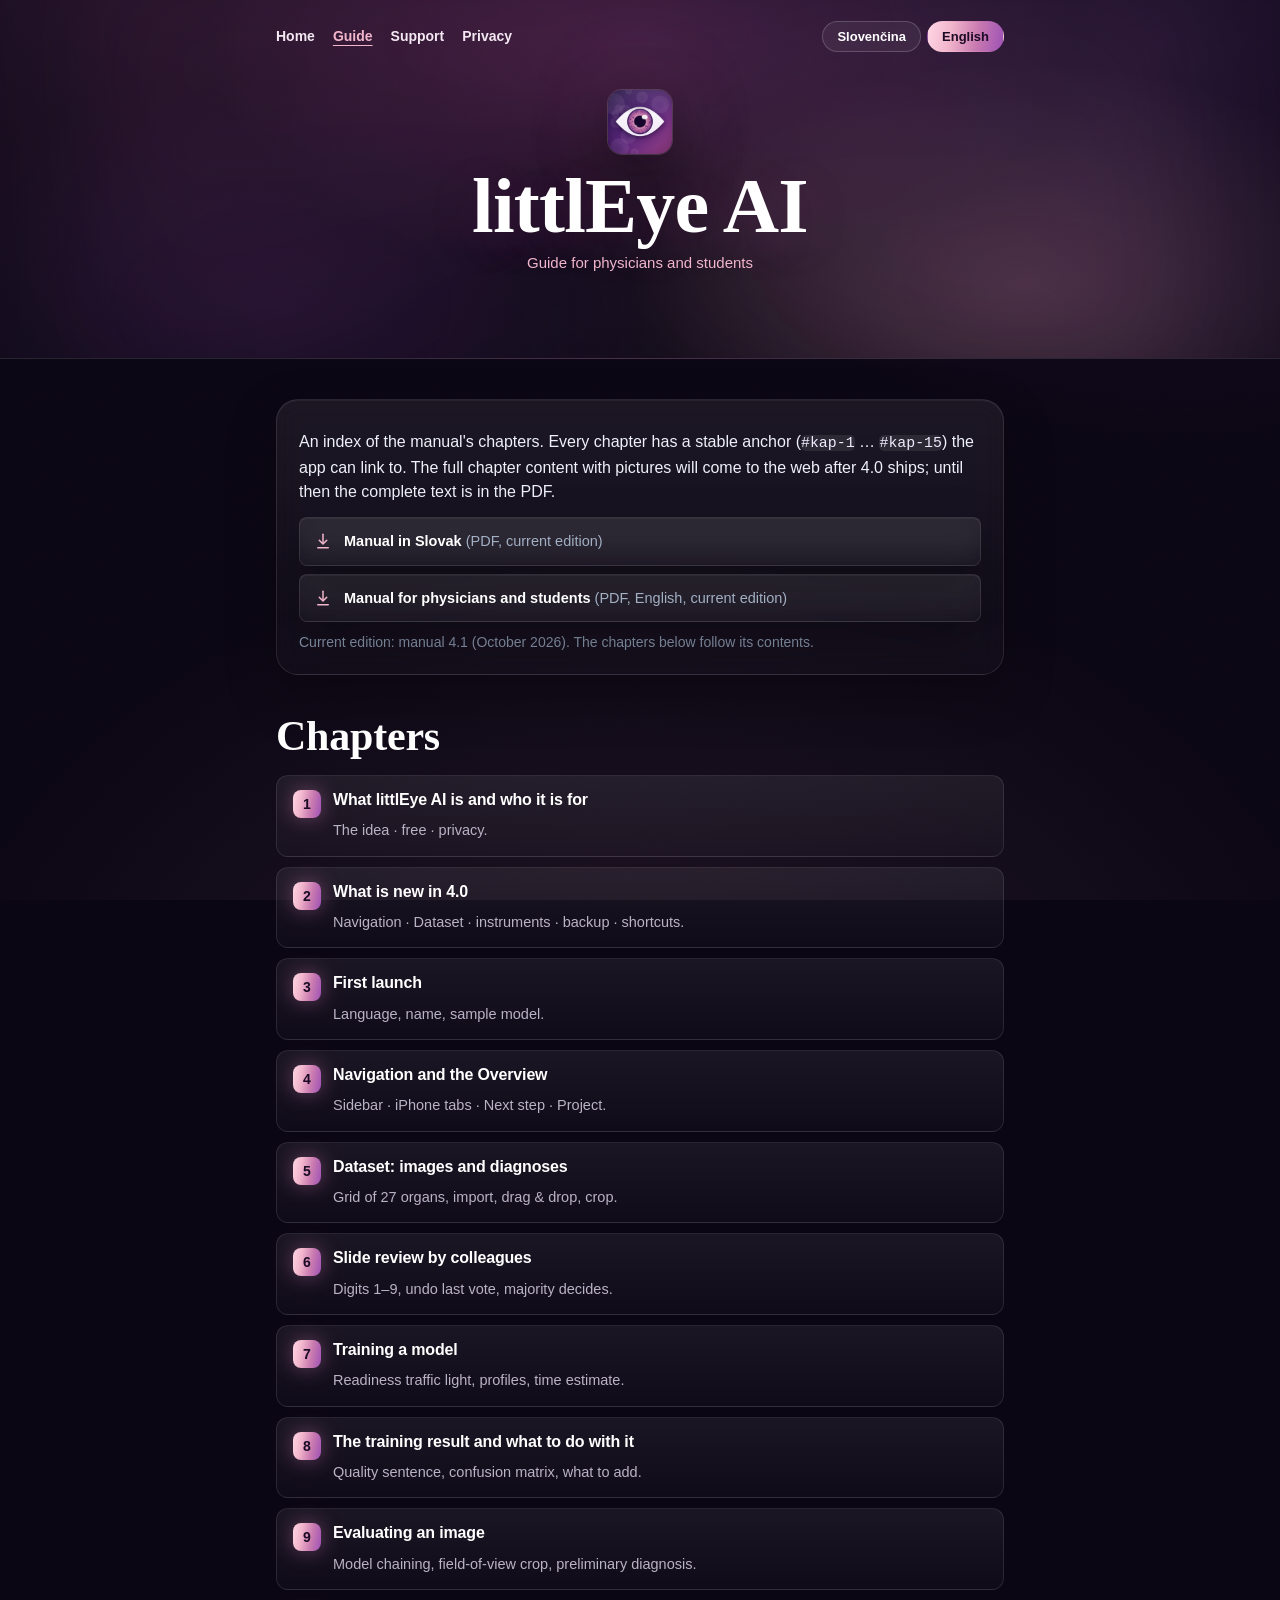
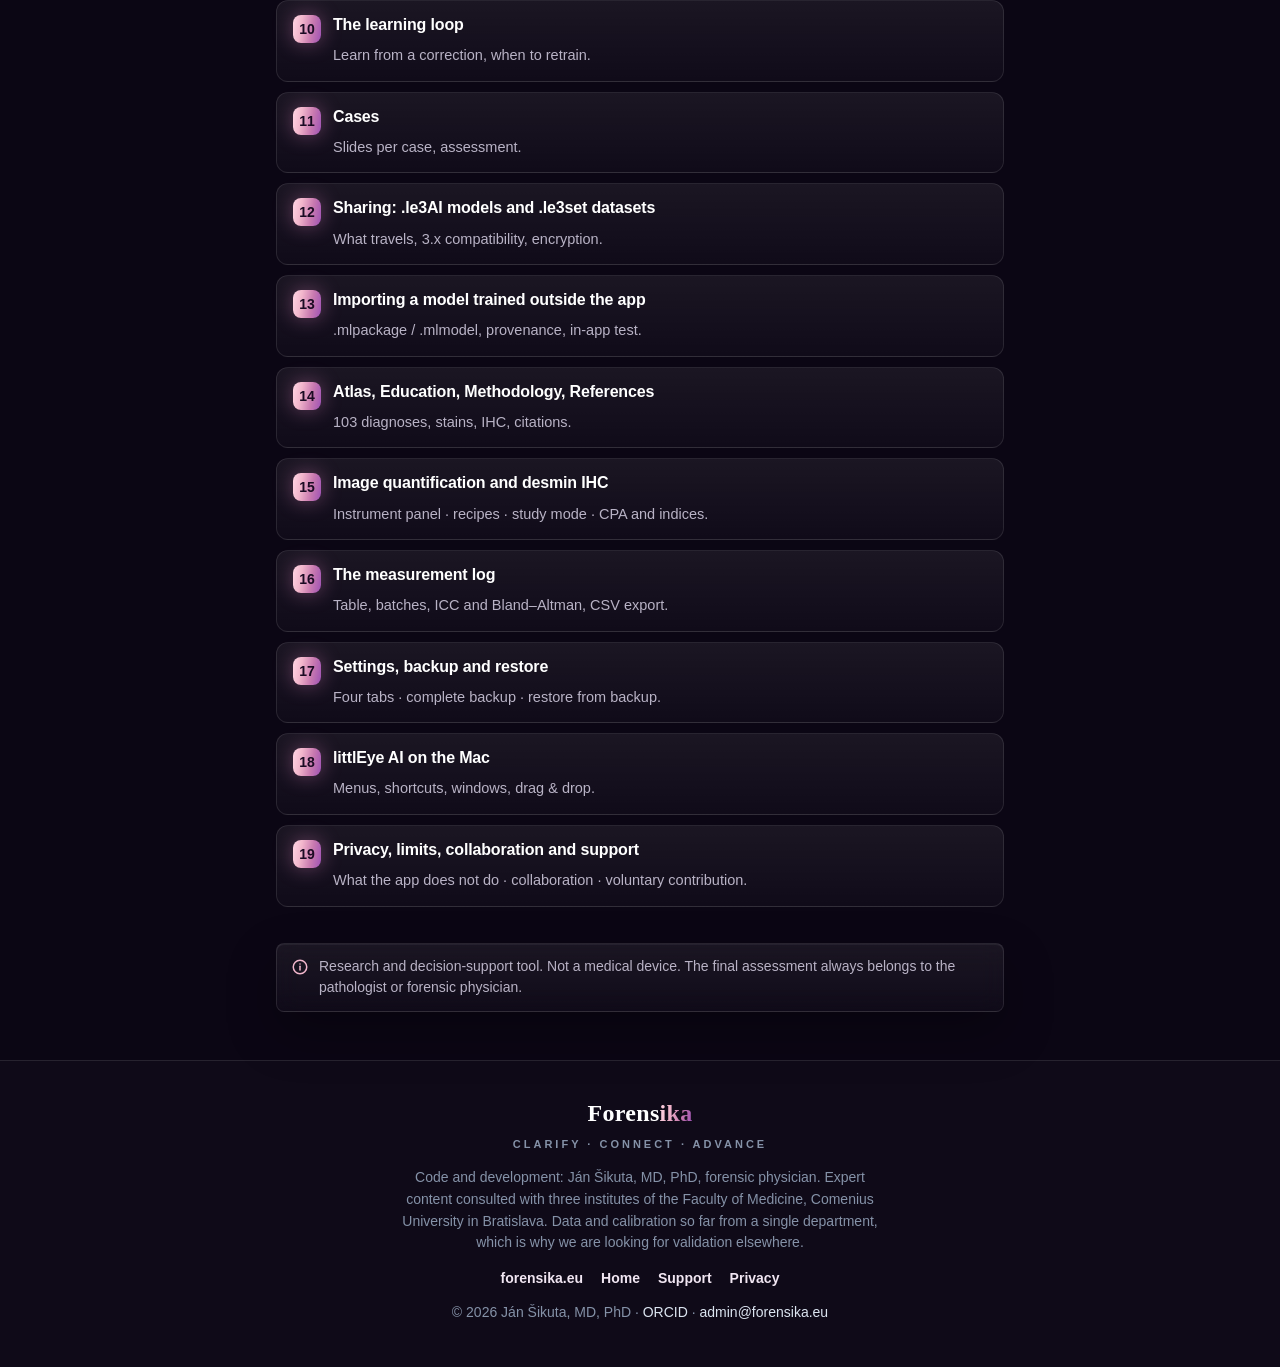
==== commit 0e3a59bb: "ORCID autora v hlavičke a pätičke" ====
--- a/navod/index.html
+++ b/navod/index.html
@@ -25,6 +25,7 @@
 <link rel="stylesheet" href="../assets/site.css">
 <script>(function(){try{var h=document.documentElement,q=(location.search.match(/[?&]lang=(sk|en)\b/)||[])[1],s=localStorage.getItem('littleye-lang'),l=q||s||((navigator.language||'en').toLowerCase().indexOf('sk')===0?'sk':'en');h.setAttribute('data-lang',l);h.setAttribute('lang',l);}catch(e){}})();</script>
 <link rel="stylesheet" href="../glam.css?v=20261017">
+<link rel="me" href="https://orcid.org/0000-0002-4690-0317">
 </head>
 <body>
 <a class="skip" href="#obsah"><span class="sk">Preskočiť na obsah</span><span class="en">Skip to content</span></a>
@@ -194,7 +195,7 @@
       <a href="../support.html"><span class="sk">Podpora</span><span class="en">Support</span></a>
       <a href="../privacy.html"><span class="sk">Ochrana súkromia</span><span class="en">Privacy</span></a>
     </nav>
-    <div class="copy"><span data-fz>©</span> 2026 <span class="sk">MUDr. Ján Šikuta, PhD.</span><span class="en">Ján Šikuta, MD, PhD</span> · <a href="mailto:admin@forensika.eu">admin@forensika.eu</a></div>
+    <div class="copy"><span data-fz>©</span> 2026 <span class="sk">MUDr. Ján Šikuta, PhD. · <a href="https://orcid.org/0000-0002-4690-0317" rel="me noopener" target="_blank">ORCID</a></span><span class="en">Ján Šikuta, MD, PhD · <a href="https://orcid.org/0000-0002-4690-0317" rel="me noopener" target="_blank">ORCID</a></span> · <a href="mailto:admin@forensika.eu">admin@forensika.eu</a></div>
   </div>
 </footer>
 
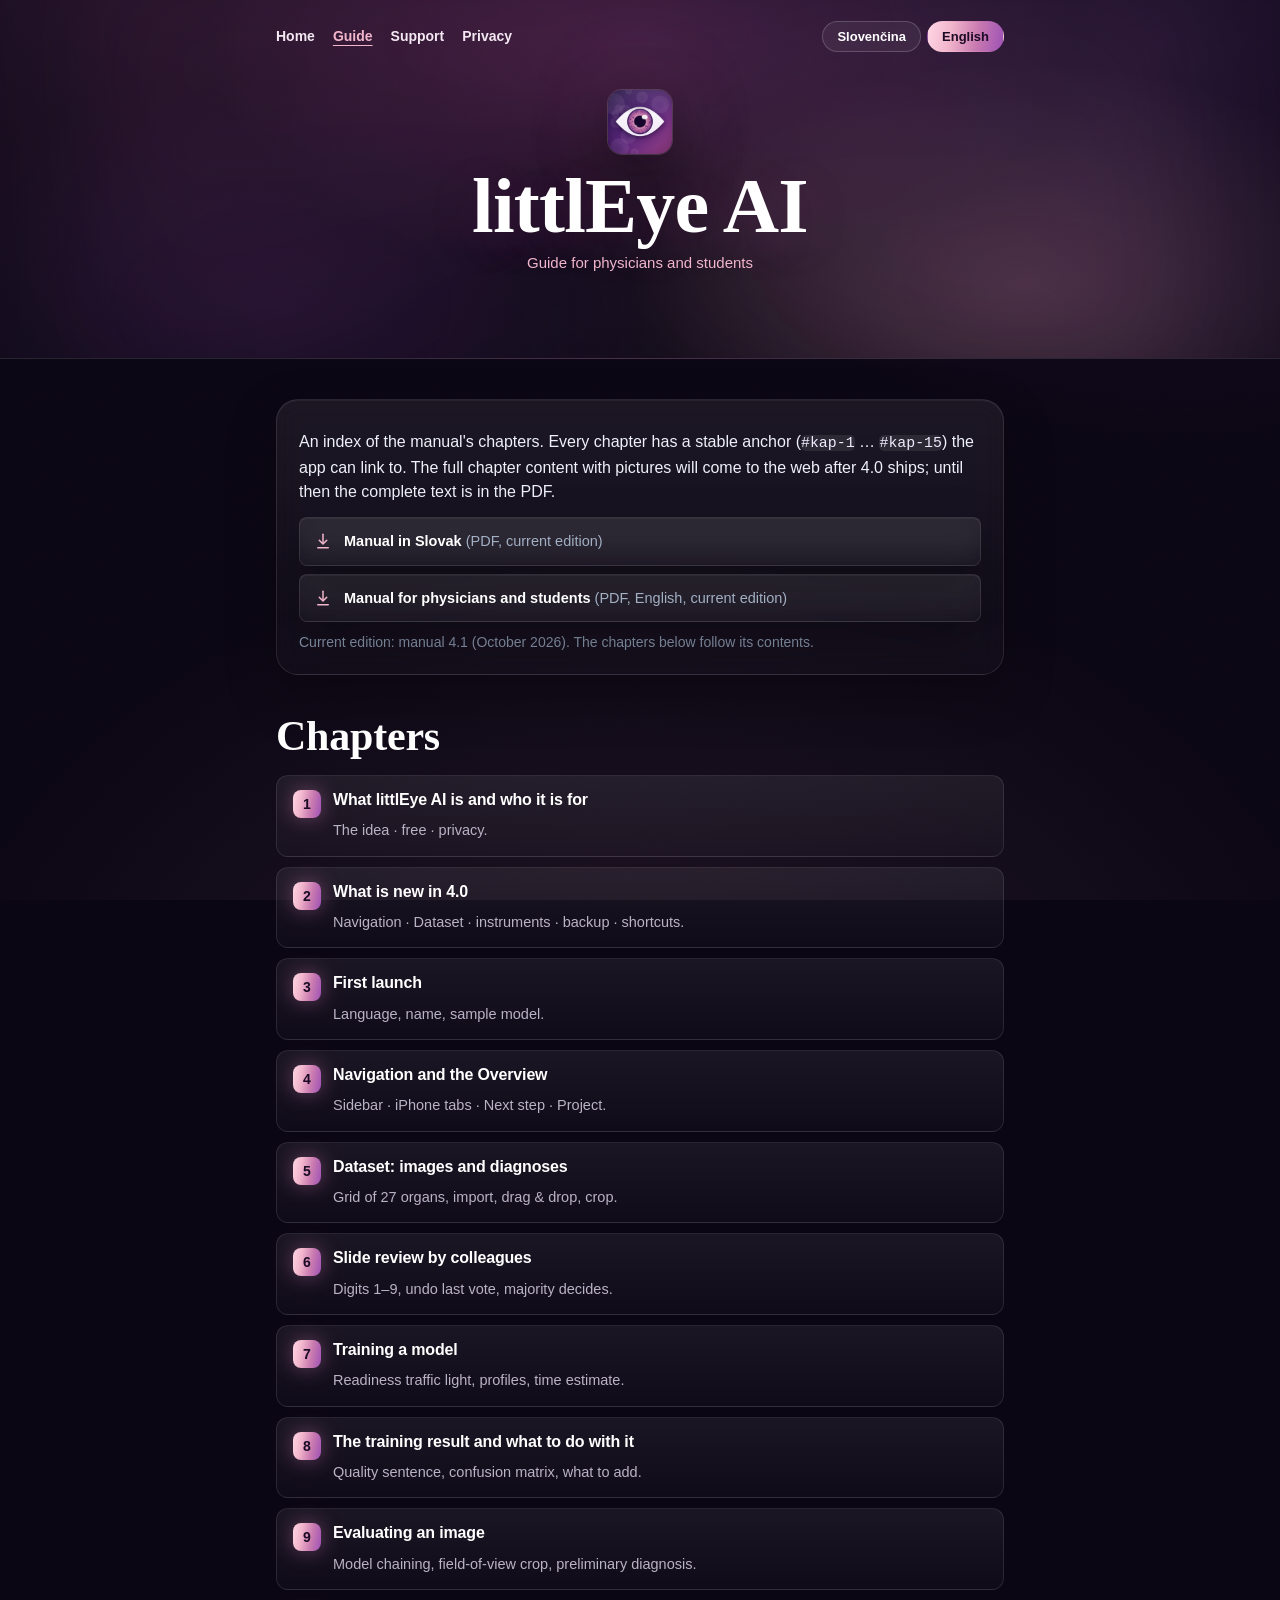
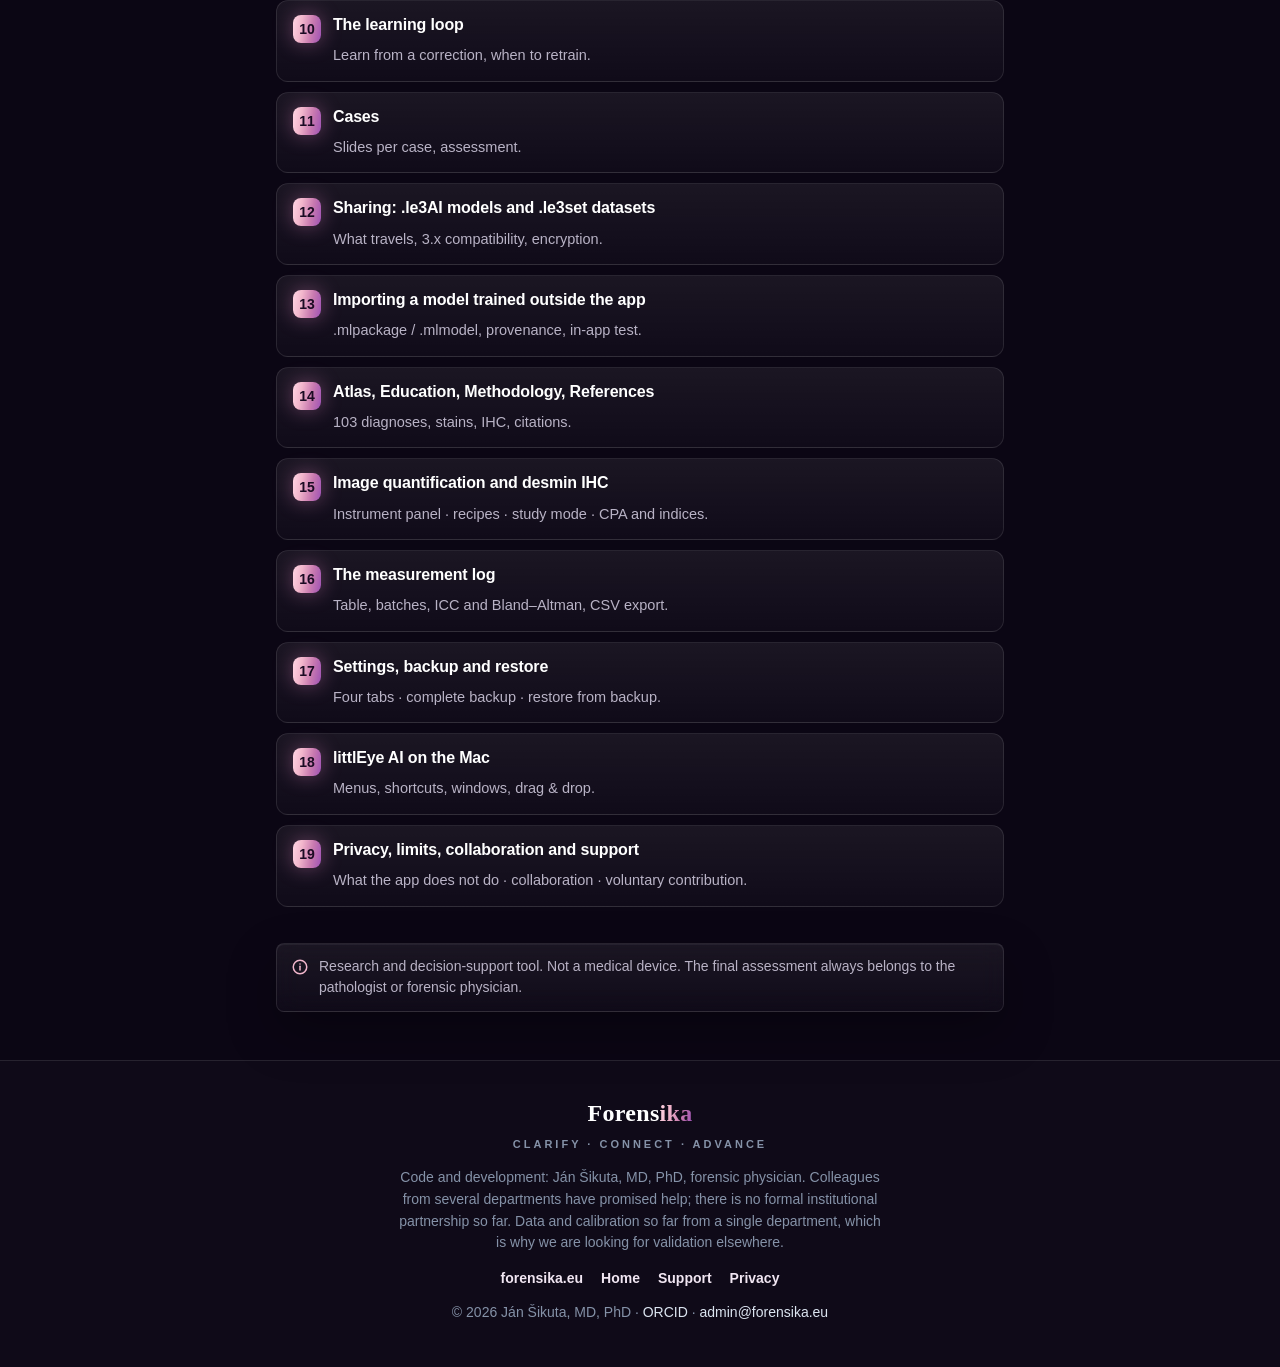
==== commit 1f7cd562: "Spresnenie: bez tvrdenia o spolupráci troch ústavov, oficiálna spolupráca inštitúcií zatiaľ nie je" ====
--- a/navod/index.html
+++ b/navod/index.html
@@ -187,8 +187,8 @@
   <div class="wrap">
     <div class="brand">Forens<span class="g">ika</span></div>
     <div class="slogan"><span class="sk">Objasňujeme · Spájame · Posúvame</span><span class="en">Clarify · Connect · Advance</span></div>
-    <p class="povod sk">Kód a vývoj: MUDr. Ján Šikuta, PhD., súdny lekár. Odborný obsah konzultovaný s tromi ústavmi LF UK v Bratislave. Dáta a kalibrácia zatiaľ z jedného pracoviska, preto hľadáme validáciu inde.</p>
-    <p class="povod en">Code and development: Ján Šikuta, MD, PhD, forensic physician. Expert content consulted with three institutes of the Faculty of Medicine, Comenius University in Bratislava. Data and calibration so far from a single department, which is why we are looking for validation elsewhere.</p>
+    <p class="povod sk">Kód a vývoj: MUDr. Ján Šikuta, PhD., súdny lekár. Kolegovia z viacerých pracovísk prisľúbili pomoc, oficiálna spolupráca inštitúcií zatiaľ nie je. Dáta a kalibrácia zatiaľ z jedného pracoviska, preto hľadáme validáciu inde.</p>
+    <p class="povod en">Code and development: Ján Šikuta, MD, PhD, forensic physician. Colleagues from several departments have promised help; there is no formal institutional partnership so far. Data and calibration so far from a single department, which is why we are looking for validation elsewhere.</p>
     <nav aria-label="Päta">
       <a href="https://forensika.eu/">forensika.eu</a>
       <a href="../index.html"><span class="sk">Domov</span><span class="en">Home</span></a>
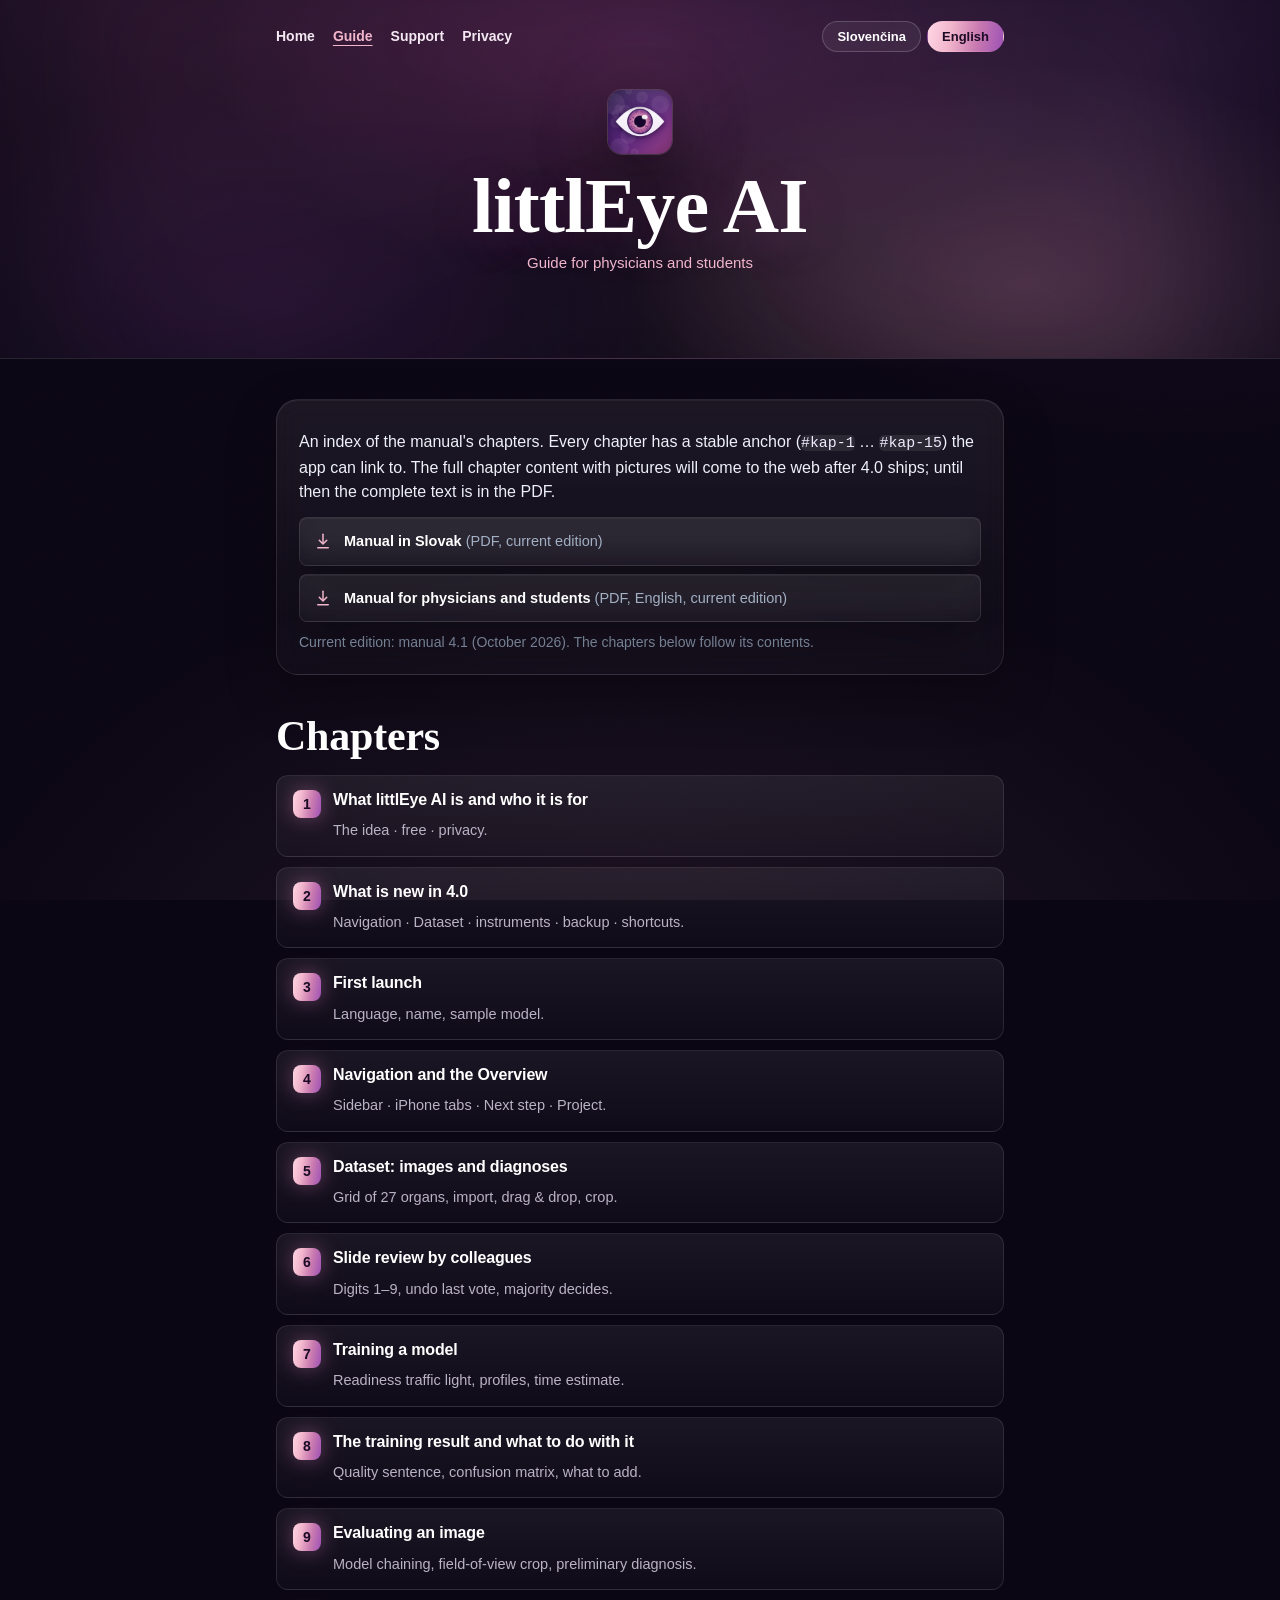
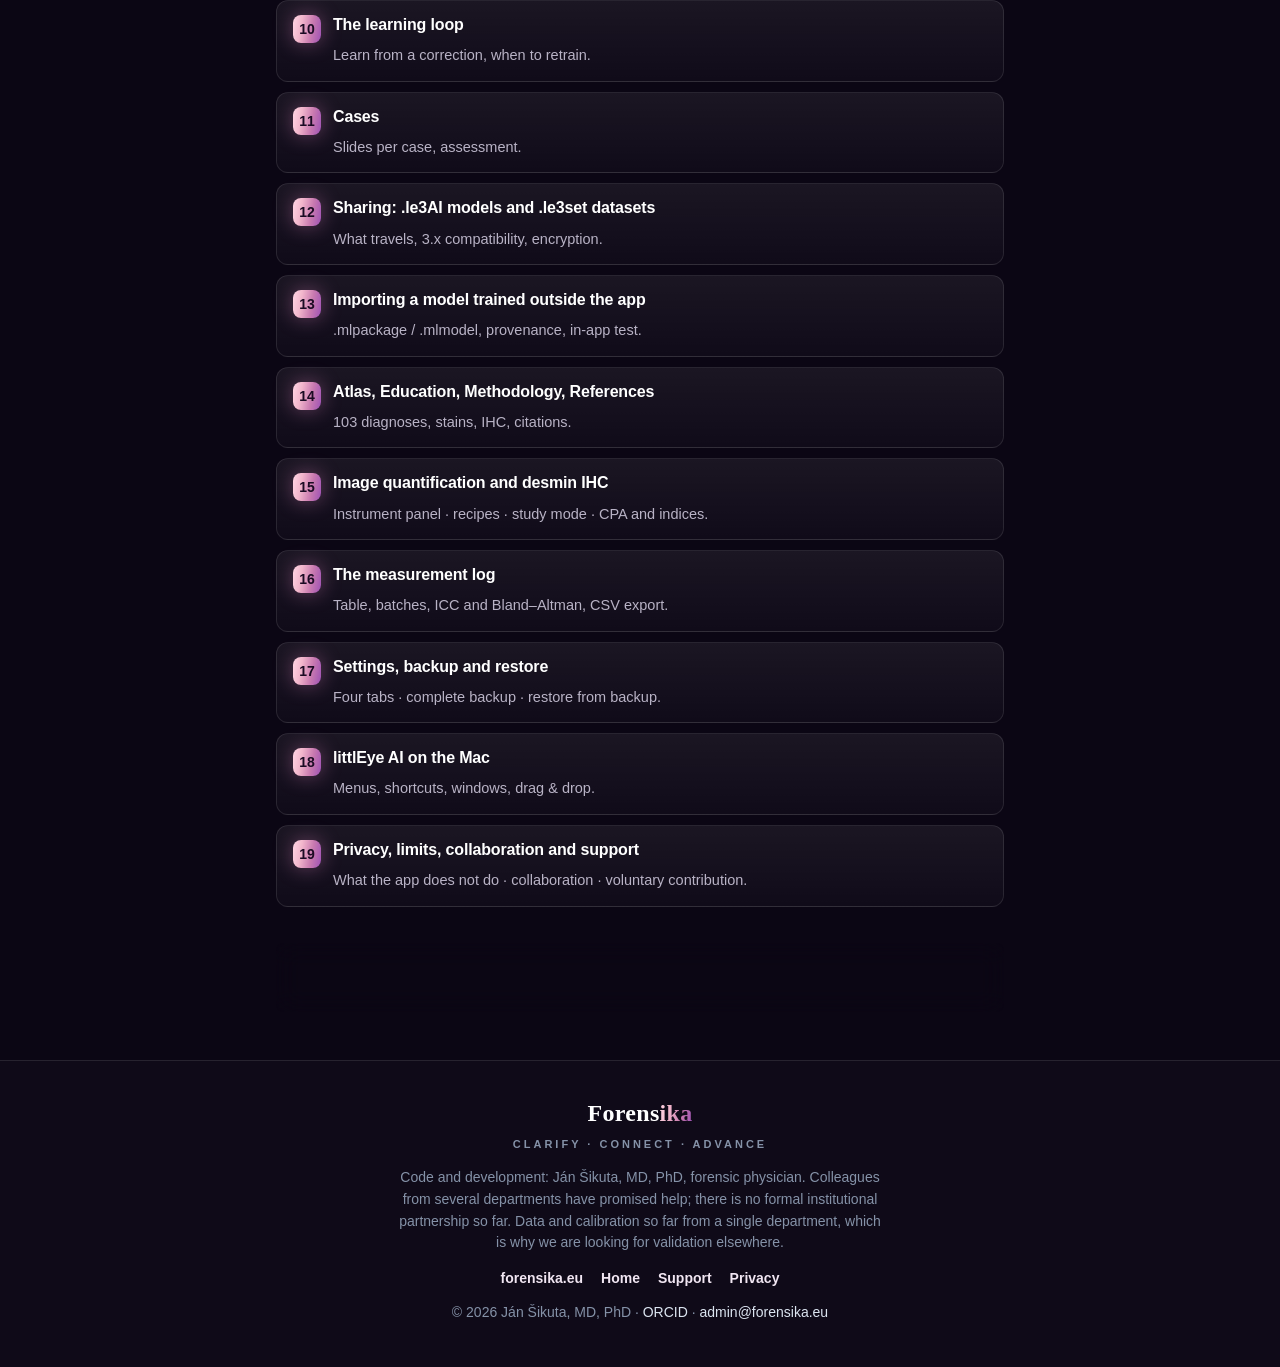
==== commit 91e8891d: "Jazykové verzie: bez odkazov s parametrom ?lang" ====
--- a/navod/index.html
+++ b/navod/index.html
@@ -8,8 +8,6 @@
 <meta name="theme-color" content="#261747">
 <link rel="canonical" href="https://dzanino.github.io/littlEyeAI/navod/">
 <link rel="alternate" hreflang="x-default" href="https://dzanino.github.io/littlEyeAI/navod/">
-<link rel="alternate" hreflang="sk" href="https://dzanino.github.io/littlEyeAI/navod/?lang=sk">
-<link rel="alternate" hreflang="en" href="https://dzanino.github.io/littlEyeAI/navod/?lang=en">
 <meta property="og:type" content="website">
 <meta property="og:site_name" content="littlEye AI">
 <meta property="og:url" content="https://dzanino.github.io/littlEyeAI/navod/">
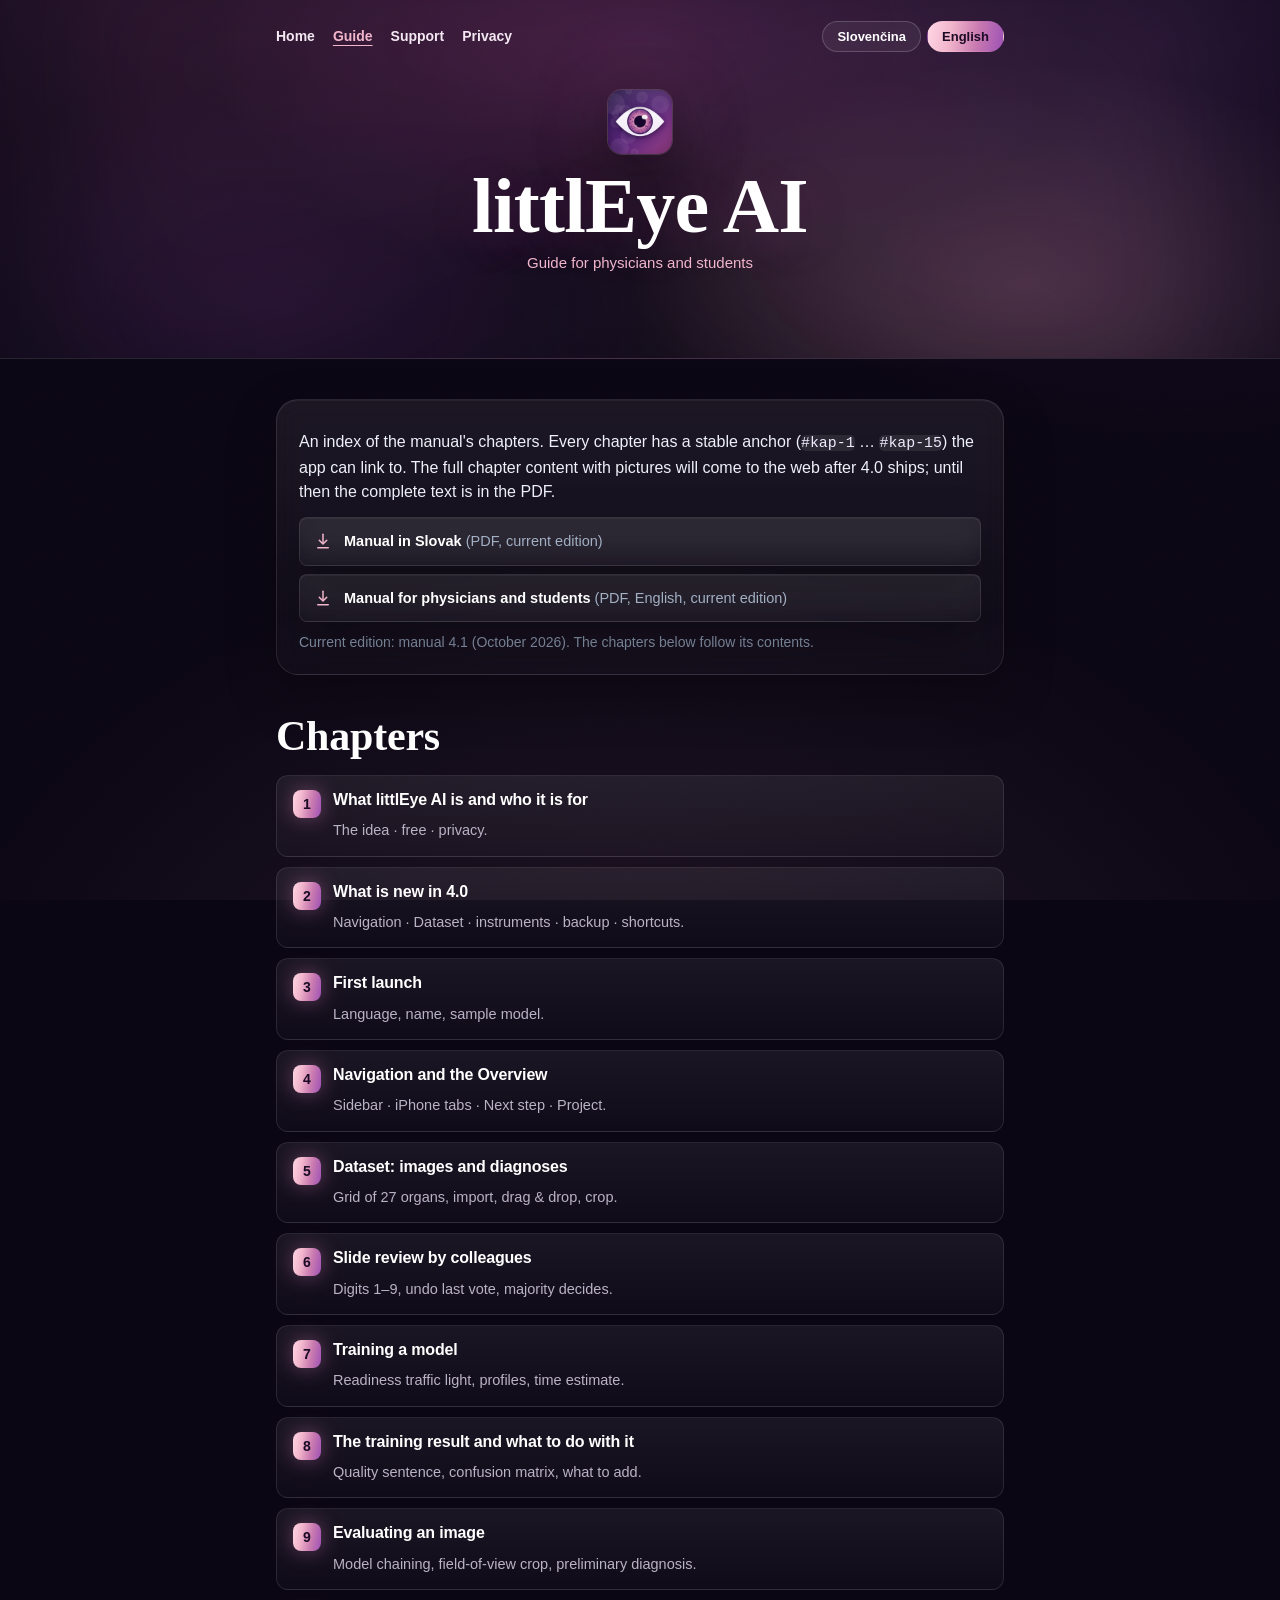
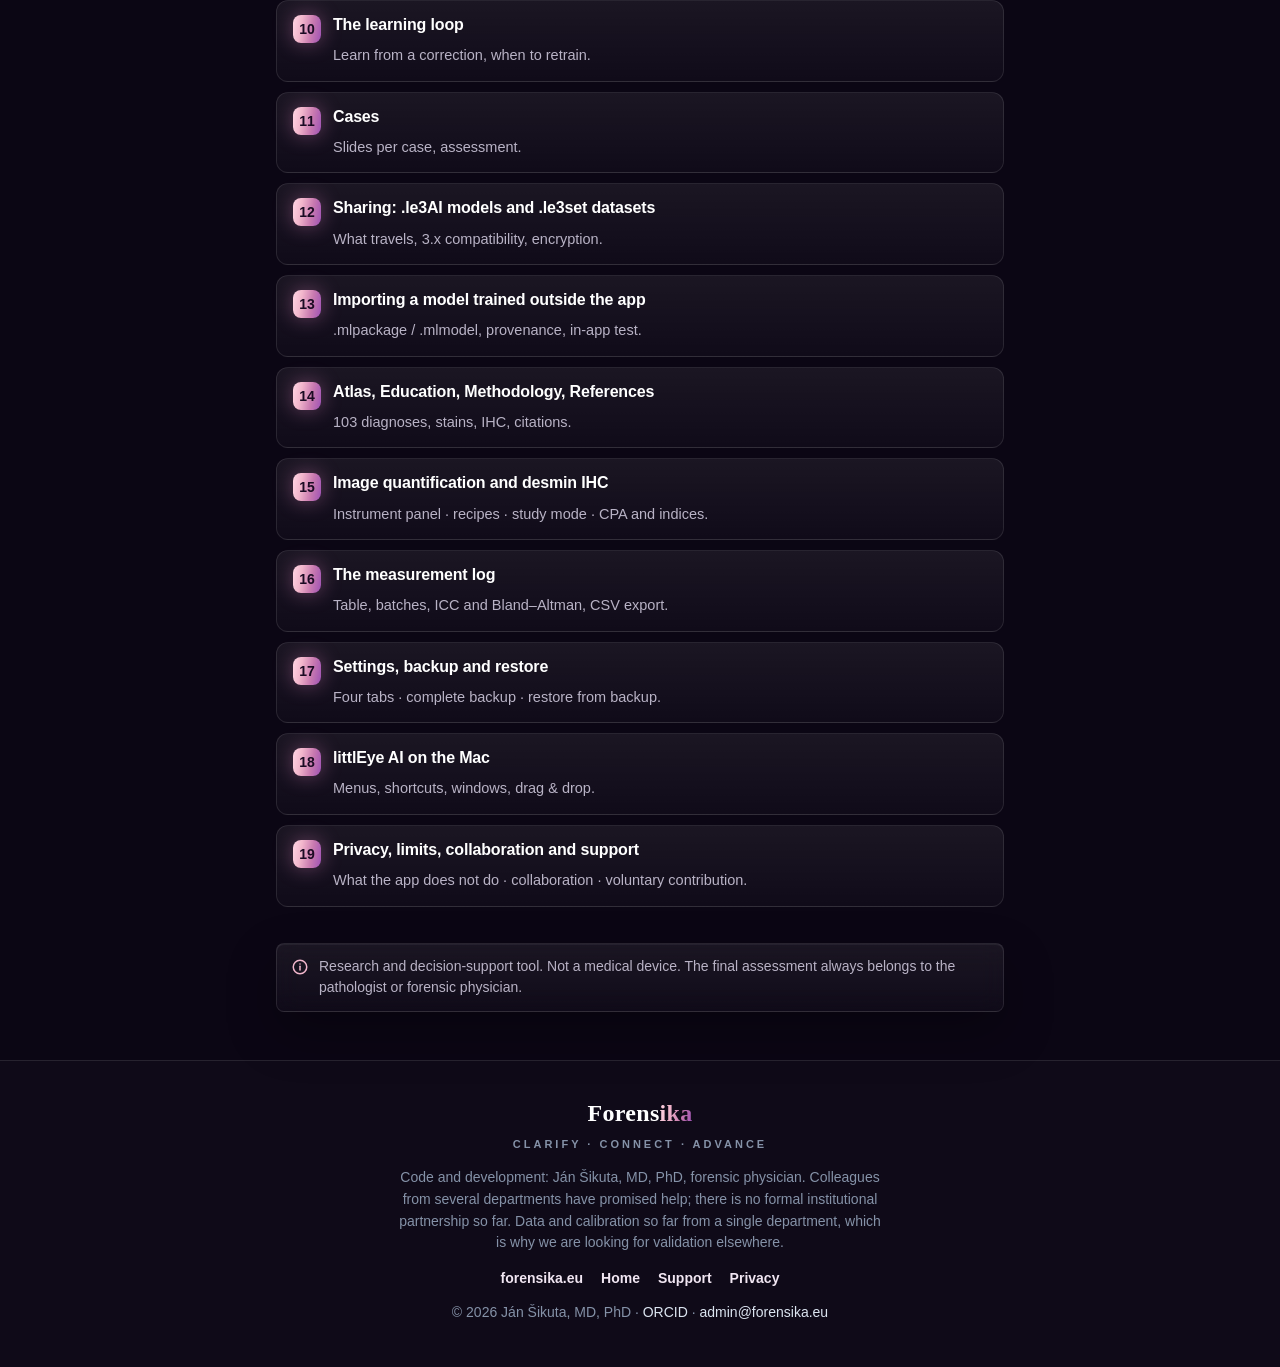
==== commit 08602ad3: "Menšie snímky (WebP) a bezpečnostná politika" ====
--- a/navod/index.html
+++ b/navod/index.html
@@ -1,7 +1,7 @@
 <!DOCTYPE html>
 <html lang="sk" data-lang="sk" data-title-sk="littlEye AI: Návod" data-title-en="littlEye AI: Guide">
 <head>
-<meta charset="UTF-8">
+<meta charset="UTF-8"><meta http-equiv="Content-Security-Policy" content="default-src 'self'; script-src 'self' 'sha256-ASbIsmSw09z8dGQgEzzn+WJEQYaIvDvIPM+lk5Gh8Gs='; style-src 'self' 'unsafe-inline'; img-src 'self' data:; font-src 'self' data:; media-src 'self'; connect-src 'self' https://abacus.jasoncameron.dev; object-src 'none'; base-uri 'self'; form-action 'none'; upgrade-insecure-requests"><meta name="referrer" content="strict-origin-when-cross-origin">
 <meta name="viewport" content="width=device-width, initial-scale=1.0">
 <title>littlEye AI: Návod</title>
 <meta name="description" content="Návod littlEye AI po kapitolách: prvé spustenie, dataset, hodnotenie, tréning, vyhodnotenie, zdieľanie .le3AI a .le3set, kvantifikácia obrazu a IHC dezmín, súkromie a podpora.">
